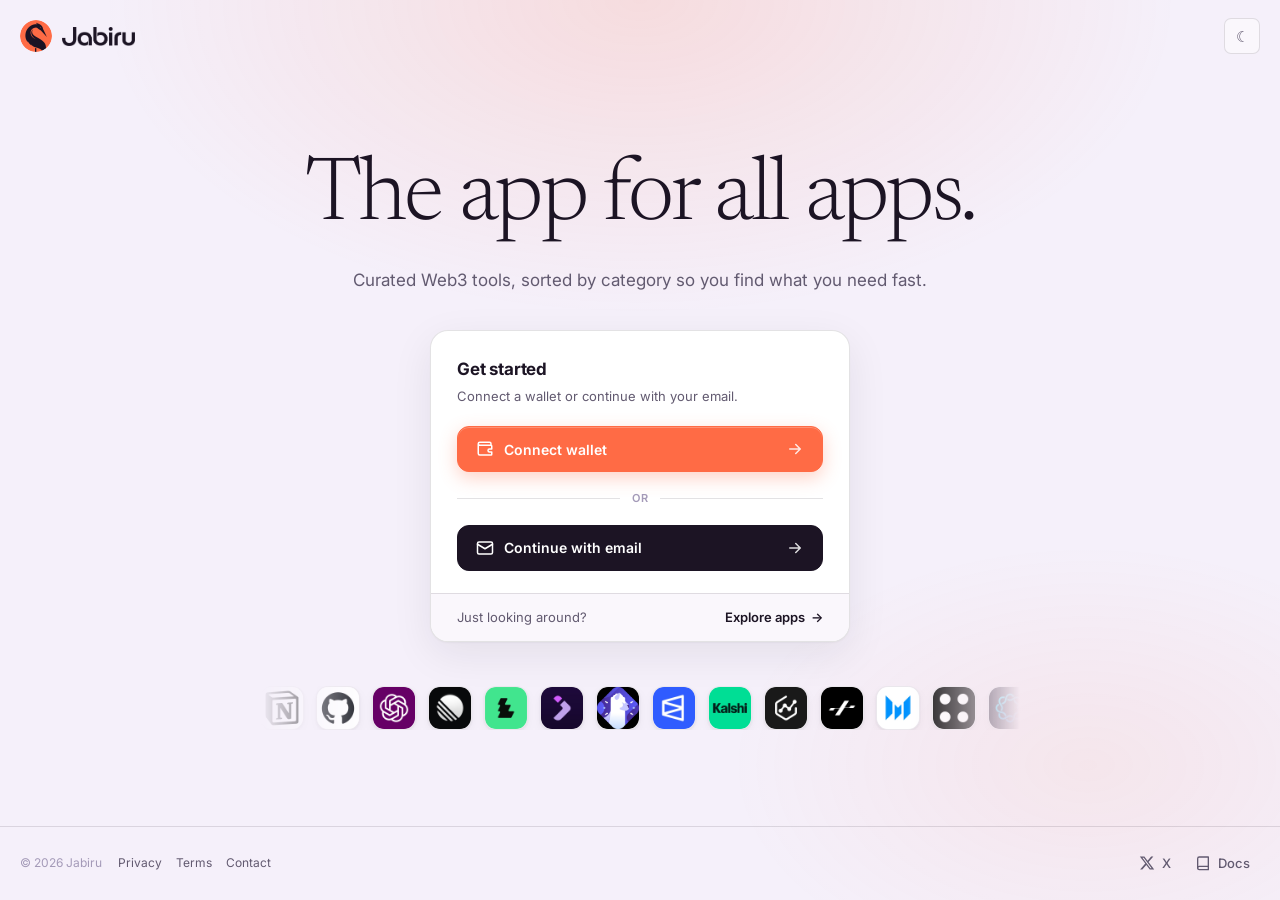
==== index.html @ e169b848 "Require an account to save apps Signed-out visitors who tap the star get a sign-in prompt (Google in" ====
<!DOCTYPE html>
<html lang="en">
<head>
<meta charset="UTF-8"/>
<meta name="viewport" content="width=device-width,initial-scale=1"/>
<title>Jabiru · The app for all apps</title>
<link rel="icon" type="image/png" href="/icons/favicon.png"/>
<link rel="apple-touch-icon" href="/apple-touch-icon.png"/>
<meta name="description" content="Jabiru is a curated directory of Web3 apps, organized by category."/>
<meta name="theme-color" content="#FF6B45"/>
<link rel="manifest" href="/manifest.webmanifest"/>
<link rel="canonical" href="https://www.jabiru.app/"/>
<meta property="og:type" content="website"/>
<meta property="og:site_name" content="Jabiru"/>
<meta property="og:title" content="Jabiru · The app for all apps"/>
<meta property="og:description" content="Jabiru is a curated directory of Web3 apps, organized by category."/>
<meta property="og:url" content="https://www.jabiru.app/"/>
<meta property="og:image" content="https://www.jabiru.app/og.png"/>
<meta name="twitter:card" content="summary_large_image"/>
<meta name="twitter:site" content="@Jabiru_"/>
<meta name="twitter:image" content="https://www.jabiru.app/og.png"/>
<link rel="preconnect" href="https://fonts.googleapis.com"/>
<link rel="preconnect" href="https://fonts.gstatic.com" crossorigin/>
<link href="https://fonts.googleapis.com/css2?family=Inter:wght@300;400;500;600;700&family=Newsreader:opsz,wght@6..72,300&family=Syne:wght@600;700;800&display=swap" rel="stylesheet"/>
<link rel="stylesheet" href="styles.css"/>
<script>
  // Apply the saved theme before the page paints, so there is no flash.
  (function () {
    var saved = null;
    try { saved = localStorage.getItem('ef-theme'); } catch (e) {}
    var dark = window.matchMedia && window.matchMedia('(prefers-color-scheme: dark)').matches;
    document.documentElement.setAttribute('data-theme', saved || (dark ? 'dark' : 'light'));
  })();
</script>
<style>
  [hidden] { display: none !important; }
  body { display: flex; flex-direction: column; min-height: 100vh; position: relative; }
  body::before {
    content: ""; position: fixed; inset: 0; z-index: -1; pointer-events: none;
    background:
      radial-gradient(60% 50% at 50% 0%, var(--accentbg2), transparent 70%),
      radial-gradient(40% 35% at 85% 85%, var(--accentbg), transparent 70%);
  }

  /* Header */
  .lp-head { display: flex; align-items: center; gap: 12px; width: 100%; padding: 18px 20px; }
  .lp-head .nav-brand { min-width: 0; }
  .lp-head-right { margin-left: auto; display: flex; align-items: center; gap: 8px; }

  /* Hero */
  .lp-main { flex: 1; display: flex; flex-direction: column; align-items: center; justify-content: center;
    text-align: center; padding: 40px 16px 56px; }
  /* Hero headline: modeled on Hyperliquid's Teodor Light heading. Newsreader Light is the free stand-in. */
  .lp-title { font-family: 'Teodor Light', 'Teodor', 'Newsreader', Georgia, 'Times New Roman', serif; font-weight: 300;
    font-variation-settings: 'opsz' 28; letter-spacing: -0.03em; line-height: 1.05;
    font-size: clamp(44px, 7.5vw, 90px); max-width: 940px; text-wrap: balance; }
  .lp-intro { color: var(--text2); font-size: clamp(15px, 2vw, 17px); line-height: 1.65; max-width: 600px; margin: 20px auto 0;
    white-space: pre-line; text-wrap: pretty; }

  /* Auth card */
  .lp-auth { width: min(420px, 100%); margin-top: 36px; background: var(--surface); border: 1px solid var(--border2);
    border-radius: 18px; box-shadow: 0 1px 2px rgba(28,20,36,0.04), 0 12px 40px rgba(28,20,36,0.08); text-align: left; overflow: hidden; }
  .lp-auth-body { padding: 26px 26px 22px; }
  .lp-auth-head { margin-bottom: 20px; }
  .lp-auth-title { font-size: 17px; font-weight: 700; letter-spacing: -0.01em; color: var(--text); }
  .lp-auth-sub { font-size: 13px; color: var(--text2); margin-top: 4px; }


  .lp-note { font-size: 12px; color: var(--text2); text-align: center; min-height: 18px; margin-top: 14px; }
  .lp-note:empty { display: none; }
  .lp-note.err { color: var(--red); }
  .lp-note a { color: var(--accent); font-weight: 600; }

  .lp-divider { display: flex; align-items: center; gap: 12px; color: var(--text3); font-size: 11px; font-weight: 600;
    text-transform: uppercase; letter-spacing: .08em; margin: 18px 0; }
  .lp-divider::before, .lp-divider::after { content: ""; flex: 1; height: 1px; background: var(--border2); }

  .lp-email { display: flex; flex-direction: column; gap: 10px; }
  .lp-google { display: flex; flex-direction: column; gap: 12px; }
  .lp-wallet-addr.is-name { font-family: inherit; font-size: 16px; }
  .lp-wallet-sub { font-size: 12px; color: var(--text2); overflow-wrap: anywhere; }
  .lp-wallet-avatar img.is-photo { width: 100%; height: 100%; object-fit: cover; }
  .lp-email-fields { display: flex; flex-direction: column; gap: 10px; animation: lp-reveal .2s ease-out; }
  @keyframes lp-reveal { from { opacity: 0; transform: translateY(-4px); } }
  @media (prefers-reduced-motion: reduce) { .lp-email-fields { animation: none; } }
  .lp-label { font-size: 12px; font-weight: 600; color: var(--text2); }
  .lp-input { width: 100%; height: 46px; font: inherit; font-size: 14px; padding: 0 14px; color: var(--text); background: var(--surface2);
    border: 1px solid var(--border2); border-radius: 12px; transition: border-color .15s, box-shadow .15s, background .15s; }
  .lp-input::placeholder { color: var(--text3); }
  .lp-input:hover { border-color: var(--border3); }
  .lp-input:focus { outline: none; border-color: var(--accent); background: var(--surface); box-shadow: 0 0 0 4px var(--accentbg2); }
  .lp-hp { position: absolute; left: -9999px; width: 1px; height: 1px; overflow: hidden; }

  .lp-auth-foot { display: flex; align-items: center; justify-content: space-between; gap: 12px; padding: 14px 26px;
    background: var(--surface2); border-top: 1px solid var(--border2); font-size: 13px; color: var(--text2); }
  .lp-explore { display: inline-flex; align-items: center; gap: 6px; color: var(--text); font-weight: 600; text-decoration: none; white-space: nowrap; }
  .lp-explore:hover { color: var(--accent); }
  .lp-explore span { transition: transform .15s; }
  .lp-explore:hover span { transform: translateX(3px); }
  @media (max-width: 420px) {
    .lp-auth-body { padding: 22px 18px 18px; }
    .lp-auth-foot { padding: 14px 18px; }
  }

  /* Connected state */
  .lp-wallet { display: flex; align-items: center; gap: 12px; padding: 4px 2px 16px; }
  .lp-wallet-avatar { width: 40px; height: 40px; border-radius: 50%; flex-shrink: 0; overflow: hidden; background: var(--accentbg2);
    display: flex; align-items: center; justify-content: center; }
  .lp-wallet-avatar img { width: 26px; height: 26px; }
  .lp-wallet-label { font-size: 11px; color: var(--text3); font-weight: 600; text-transform: uppercase; letter-spacing: .05em; }
  .lp-wallet-addr { font-family: ui-monospace, SFMono-Regular, Menlo, monospace; font-size: 15px; font-weight: 600; overflow-wrap: anywhere; }
  .lp-text-btn { background: none; border: none; font: inherit; font-size: 12px; color: var(--text2); cursor: pointer;
    display: block; margin: 12px auto 0; padding: 4px 8px; border-radius: var(--rs); }
  .lp-text-btn:hover { color: var(--red); }

  /* Wallet picker */
  .wallet-list { display: flex; flex-direction: column; gap: 8px; }
  .wallet-opt { display: flex; align-items: center; gap: 12px; width: 100%; padding: 12px 14px; font: inherit; font-size: 14px;
    font-weight: 600; color: var(--text); background: var(--surface2); border: 1.5px solid var(--border2); border-radius: var(--r); cursor: pointer; text-align: left; }
  .wallet-opt:hover { border-color: var(--border3); background: var(--accentbg); }
  .wallet-opt img { width: 28px; height: 28px; border-radius: 7px; }

  /* App icon strip */
  .lp-strip { width: 100%; max-width: 760px; margin-top: 44px; overflow: hidden;
    mask-image: linear-gradient(90deg, transparent, #000 15%, #000 85%, transparent);
    -webkit-mask-image: linear-gradient(90deg, transparent, #000 15%, #000 85%, transparent); }
  .lp-strip-track { display: flex; gap: 12px; width: max-content; animation: lp-scroll 60s linear infinite; }
  .lp-strip:hover .lp-strip-track { animation-play-state: paused; }
  .lp-strip .card-icon { width: 44px; height: 44px; border-radius: 12px; box-shadow: var(--card-shadow); flex-shrink: 0; }
  @keyframes lp-scroll { to { transform: translateX(-50%); } }
  @media (prefers-reduced-motion: reduce) { .lp-strip-track { animation: none; } }

  /* Footer */
  .lp-foot { border-top: 1px solid var(--border2); }
  .lp-foot-inner { padding: 20px; display: flex; align-items: center; gap: 16px; flex-wrap: wrap; }
  .lp-copy { color: var(--text3); font-size: 12px; }
  .lp-legal { display: flex; gap: 14px; }
  .lp-legal a { color: var(--text2); font-size: 12px; text-decoration: none; }
  .lp-legal a:hover { color: var(--text); }
  .lp-socials { margin-left: auto; display: flex; gap: 4px; flex-wrap: wrap; }
  .lp-social { display: inline-flex; align-items: center; gap: 7px; color: var(--text2); text-decoration: none; font-size: 13px;
    font-weight: 500; padding: 7px 10px; border-radius: var(--rs); }
  .lp-social:hover { color: var(--text); background: var(--surface); }
  .lp-social svg { width: 16px; height: 16px; }

  @media (max-width: 520px) {
    .lp-main { padding-top: 24px; }
    .lp-foot-inner { flex-direction: column-reverse; align-items: center; text-align: center; }
    .lp-socials { margin-left: 0; justify-content: center; }
  }
</style>
</head>
<body>

<header class="lp-head">
  <a class="nav-brand use-wordmark" href="/">
    <div class="nav-logo-wrap is-img" id="logo-wrap">
      <span id="logo-icon-emoji" hidden>🗂</span>
      <img id="logo-icon-img" src="icons/jabiru-mark.png" alt=""/>
    </div>
    <span class="nav-wordmark" aria-hidden="true"></span>
    <span class="nav-brand-name" id="logo-text">Jabiru</span>
  </a>
  <div class="lp-head-right">
    <button class="theme-toggle" onclick="toggleTheme()" title="Toggle theme" aria-label="Toggle dark/light mode">
      <span class="theme-icon">&#9790;</span>
    </button>
  </div>
</header>

<main class="lp-main">
  <h1 class="lp-title" id="tagline">The app for all apps.</h1>
  <p class="lp-intro" id="intro">Curated Web3 tools, sorted by category so you find what you need fast.</p>

  <div class="lp-auth">
    <div class="lp-auth-body">
      <!-- Signed out -->
      <div id="auth-out">
        <div class="lp-auth-head">
          <div class="lp-auth-title">Get started</div>
          <div class="lp-auth-sub">Connect a wallet or continue with your email.</div>
        </div>
        <button class="lp-btn lp-btn-primary" id="connect-btn" onclick="connectWallet()">
          <span class="lp-btn-lead">
            <svg viewBox="0 0 24 24" fill="none" stroke="currentColor" stroke-width="2" stroke-linecap="round" stroke-linejoin="round" aria-hidden="true"><path d="M20 7V5a2 2 0 0 0-2-2H5a2 2 0 0 0 0 4h15a1 1 0 0 1 1 1v4h-3a2 2 0 0 0 0 4h3v3a1 1 0 0 1-1 1H5a2 2 0 0 1-2-2V5"/></svg>
            <span id="connect-label">Connect wallet</span>
          </span>
          <svg class="lp-arrow" viewBox="0 0 24 24" fill="none" stroke="currentColor" stroke-width="2" stroke-linecap="round" stroke-linejoin="round" aria-hidden="true"><path d="M5 12h14M13 6l6 6-6 6"/></svg>
        </button>
        <div class="lp-divider">or</div>
        <!-- Google sign-in (shown once GOOGLE_CLIENT_ID is set in Vercel) -->
        <div class="lp-google" id="google-wrap" hidden>
          <div class="lp-google-btn" id="google-btn" aria-label="Continue with Google"></div>
          <label class="lp-consent"><input type="checkbox" id="google-consent"> <span>Get the latest Jabiru news, new apps and offers straight to your inbox.</span></label>
          <p class="lp-legal-note">By continuing, you agree to our <a href="/terms">Terms</a> and <a href="/privacy">Privacy Policy</a>.</p>
        </div>
        <form class="lp-email" id="email-form" novalidate>
          <label class="lp-hp" aria-hidden="true">Website <input name="website" id="email-hp" tabindex="-1" autocomplete="off"></label>
          <div class="lp-email-fields" id="email-fields" hidden>
            <label class="lp-label" for="email-input">Email address</label>
            <input class="lp-input" id="email-input" type="email" autocomplete="email" placeholder="you@example.com" maxlength="254" required>
            <label class="lp-consent"><input type="checkbox" id="email-consent"> <span>Get the latest Jabiru news, new apps and offers straight to your inbox.</span></label>
          </div>
          <button class="lp-btn lp-btn-dark" id="email-btn" type="submit">
            <span class="lp-btn-lead">
              <svg viewBox="0 0 24 24" fill="none" stroke="currentColor" stroke-width="2" stroke-linecap="round" stroke-linejoin="round" aria-hidden="true"><rect x="2" y="4" width="20" height="16" rx="2"/><path d="m22 7-10 6L2 7"/></svg>
              <span id="email-label">Continue with email</span>
            </span>
            <svg class="lp-arrow" viewBox="0 0 24 24" fill="none" stroke="currentColor" stroke-width="2" stroke-linecap="round" stroke-linejoin="round" aria-hidden="true"><path d="M5 12h14M13 6l6 6-6 6"/></svg>
          </button>
        </form>
      </div>

      <!-- Signed in (wallet or email) -->
      <div id="auth-in" hidden>
        <div class="lp-wallet">
          <div class="lp-wallet-avatar" id="wallet-avatar"></div>
          <div>
            <div class="lp-wallet-label" id="auth-label">Connected</div>
            <div class="lp-wallet-addr" id="wallet-addr"></div>
            <div class="lp-wallet-sub" id="wallet-sub" hidden></div>
          </div>
        </div>
        <a class="lp-btn lp-btn-primary" href="/app"><span class="lp-btn-lead">Enter Jabiru</span>
          <svg class="lp-arrow" viewBox="0 0 24 24" fill="none" stroke="currentColor" stroke-width="2" stroke-linecap="round" stroke-linejoin="round" aria-hidden="true"><path d="M5 12h14M13 6l6 6-6 6"/></svg></a>
        <button class="lp-text-btn" id="signout-btn" onclick="signOut()">Disconnect</button>
      </div>

      <div class="lp-note" id="note" role="status" aria-live="polite"></div>
    </div>

    <div class="lp-auth-foot" id="explore-wrap">
      <span>Just looking around?</span>
      <a class="lp-explore" href="/app" id="explore-link">Explore apps <span aria-hidden="true">→</span></a>
    </div>
  </div>

  <div class="lp-strip" id="strip" hidden aria-hidden="true"><div class="lp-strip-track" id="strip-track"></div></div>
</main>

<footer class="lp-foot">
  <div class="lp-foot-inner">
    <div class="lp-copy">© <span id="year"></span> <span id="foot-name">Jabiru</span></div>
    <nav class="lp-legal" aria-label="Legal">
      <a href="/privacy">Privacy</a>
      <a href="/terms">Terms</a>
      <a href="/contact">Contact</a>
    </nav>
    <nav class="lp-socials" id="socials" aria-label="Social links"></nav>
  </div>
</footer>

<!-- Sign-up nudge (shown when a signed-out visitor clicks Explore apps) -->
<div class="overlay" id="join-modal">
  <div class="modal join-modal" tabindex="-1" role="dialog" aria-modal="true" aria-labelledby="join-title">
    <button type="button" class="join-close" onclick="closeJoin()" aria-label="Close">&times;</button>
    <img class="join-logo" src="icons/jabiru-mark.png" alt=""/>
    <h2 class="join-title" id="join-title">Get more out of Jabiru</h2>
    <p class="join-sub">Create a free account in seconds. No passwords, no cost.</p>
    <ul class="join-perks">
      <li><span class="join-tick" aria-hidden="true">✓</span><div><b>New apps in your inbox</b><span>Be first to hear about new listings, news and offers.</span></div></li>
      <li><span class="join-tick" aria-hidden="true">✓</span><div><b>One-tap sign in</b><span>Use Google or your wallet. Nothing to remember.</span></div></li>
      <li><span class="join-tick" aria-hidden="true">✓</span><div><b>Always free</b><span>Every app on Jabiru stays free to browse.</span></div></li>
    </ul>
    <div class="join-google" id="join-google" hidden>
      <div class="lp-google-btn" id="google-btn-modal"></div>
      <label class="lp-consent"><input type="checkbox" id="google-consent-modal"> <span>Send me new apps, news and offers. Unsubscribe anytime.</span></label>
    </div>
    <button type="button" class="lp-btn lp-btn-primary" id="join-wallet" onclick="closeJoin(); connectWallet();">
      <span class="lp-btn-lead"><svg viewBox="0 0 24 24" fill="none" stroke="currentColor" stroke-width="2" stroke-linecap="round" stroke-linejoin="round" aria-hidden="true"><path d="M20 7V5a2 2 0 0 0-2-2H5a2 2 0 0 0 0 4h15a1 1 0 0 1 1 1v4h-3a2 2 0 0 0 0 4h3v3a1 1 0 0 1-1 1H5a2 2 0 0 1-2-2V5"/></svg>Connect wallet</span>
    </button>
    <a class="join-skip" href="/app" id="join-skip">Explore anyway <span aria-hidden="true">→</span></a>
    <p class="lp-legal-note" style="text-align:center">By continuing, you agree to our <a href="/terms">Terms</a> and <a href="/privacy">Privacy Policy</a>.</p>
  </div>
</div>

<!-- Wallet picker (shown when more than one wallet is installed) -->
<div class="overlay" id="wallet-modal">
  <div class="modal" style="max-width:380px">
    <div class="modal-title">Choose a wallet</div>
    <div class="wallet-list" id="wallet-list"></div>
    <div class="modal-actions"><button type="button" class="btn-cancel" onclick="closePicker()">Cancel</button></div>
  </div>
</div>

<script>
var site = { brand: {}, landing: {}, catOrder: [], apps: [] };

function $(id) { return document.getElementById(id); }
function esc(s) {
  return String(s == null ? '' : s).replace(/[&<>"']/g, function (c) {
    return { '&': '&amp;', '<': '&lt;', '>': '&gt;', '"': '&quot;', "'": '&#39;' }[c];
  });
}
function store(key, val) {
  try { if (val == null) localStorage.removeItem(key); else localStorage.setItem(key, val); } catch (e) {}
}
function load(key) { try { return localStorage.getItem(key); } catch (e) { return null; } }

function note(msg, isErr) {
  var n = $('note');
  n.className = 'lp-note' + (isErr ? ' err' : '');
  n.innerHTML = msg || '';
}

// ── Content from data/site.json (editable in the admin page) ──
var ICONS = {
  x: '<svg viewBox="0 0 24 24" fill="currentColor" aria-hidden="true"><path d="M18.244 2.25h3.308l-7.227 8.26 8.502 11.24H16.17l-5.214-6.817L4.99 21.75H1.68l7.73-8.835L1.254 2.25H8.08l4.713 6.231zm-1.161 17.52h1.833L7.084 4.126H5.117z"/></svg>',
  docs: '<svg viewBox="0 0 24 24" fill="none" stroke="currentColor" stroke-width="2" stroke-linecap="round" stroke-linejoin="round" aria-hidden="true"><path d="M4 19.5A2.5 2.5 0 0 1 6.5 17H20V3H6.5A2.5 2.5 0 0 0 4 5.5z"/><path d="M4 19.5A2.5 2.5 0 0 0 6.5 22H20v-5"/></svg>',
  telegram: '<svg viewBox="0 0 24 24" fill="currentColor" aria-hidden="true"><path d="M21.9 4.3 18.7 19.4c-.2 1-.9 1.3-1.7.8l-4.8-3.5-2.3 2.2c-.3.3-.5.5-1 .5l.3-4.9 8.9-8c.4-.3-.1-.5-.6-.2L6.5 13.2l-4.7-1.5c-1-.3-1-1 .2-1.5L20.6 3c.9-.3 1.6.2 1.3 1.3z"/></svg>',
  discord: '<svg viewBox="0 0 24 24" fill="currentColor" aria-hidden="true"><path d="M20.3 4.4A19.8 19.8 0 0 0 15.4 3l-.6 1.3a18.3 18.3 0 0 0-5.6 0L8.6 3a19.7 19.7 0 0 0-4.9 1.5C.6 9.1-.3 13.6.1 18.1a19.9 19.9 0 0 0 6 3l1.3-2.1a12.9 12.9 0 0 1-2-1l.5-.4a14.2 14.2 0 0 0 12.2 0l.5.4c-.6.4-1.3.7-2 1l1.3 2.1a19.8 19.8 0 0 0 6-3c.5-5.2-.9-9.7-3.6-13.7zM8 15.4c-1.2 0-2.2-1.1-2.2-2.4S6.8 10.6 8 10.6s2.2 1.1 2.2 2.4-1 2.4-2.2 2.4zm8 0c-1.2 0-2.2-1.1-2.2-2.4s1-2.4 2.2-2.4 2.2 1.1 2.2 2.4-1 2.4-2.2 2.4z"/></svg>'
};
var LINK_LABELS = { x: 'X', docs: 'Docs', telegram: 'Telegram', discord: 'Discord' };

function applySite() {
  var b = site.brand || {};
  var L = site.landing || {};
  var name = b.name || 'Jabiru';
  $('logo-text').textContent = name;
  $('foot-name').textContent = name;
  document.title = name + ' · The app for all apps';
  var img = $('logo-icon-img'), emoji = $('logo-icon-emoji');
  if (b.logoImage) { img.src = b.logoImage; img.hidden = false; emoji.hidden = true; }
  else { emoji.textContent = b.logoEmoji || '🗂'; emoji.hidden = false; img.hidden = true; }
  document.getElementById('logo-wrap').classList.toggle('is-img', !!b.logoImage);
  // Show the drawn wordmark while the site is called Jabiru; otherwise show the name as text.
  document.querySelector('.nav-brand').classList.toggle('use-wordmark', name.trim().toLowerCase() === 'jabiru');

  if (L.tagline) $('tagline').textContent = L.tagline;
  if (L.intro) $('intro').textContent = L.intro;

  var apps = site.apps || [];

  // Scrolling strip of app logos (list is doubled so the loop is seamless).
  var withImg = apps.filter(function (a) { return /^icons\//.test(a.icon || ''); }).slice(0, 18);
  if (withImg.length >= 8) {
    var tiles = withImg.map(function (a) {
      return '<div class="card-icon"><img src="' + esc(a.icon) + '" alt="" loading="lazy"/></div>';
    }).join('');
    $('strip-track').innerHTML = tiles + tiles;
    $('strip').hidden = false;
  }

  var links = L.links || {};
  $('socials').innerHTML = ['x', 'docs', 'telegram', 'discord'].filter(function (k) {
    return /^https:\/\//i.test(links[k] || '');
  }).map(function (k) {
    return '<a class="lp-social" href="' + esc(links[k]) + '" target="_blank" rel="noopener noreferrer">' +
      ICONS[k] + '<span>' + LINK_LABELS[k] + '</span></a>';
  }).join('');
}

// ── Wallet connection ──
// Wallets announce themselves through EIP-6963, so we can list each one when several are installed.
var wallets = [];
window.addEventListener('eip6963:announceProvider', function (e) {
  var d = e.detail;
  if (!d || !d.provider || !d.info) return;
  if (!wallets.some(function (w) { return w.info.uuid === d.info.uuid; })) wallets.push(d);
});
window.dispatchEvent(new Event('eip6963:requestProvider'));

function shortAddr(a) { return a.slice(0, 6) + '…' + a.slice(-4); }
function safeIcon(src) { return /^data:image\/(svg\+xml|png|jpeg|webp|gif)[;,]/.test(src || '') ? src : ''; }

function showSignedIn(label, signOutText) {
  $('auth-out').hidden = true;
  $('explore-wrap').hidden = true;
  $('auth-in').hidden = false;
  $('auth-label').textContent = label;
  $('signout-btn').textContent = signOutText;
  $('wallet-addr').classList.remove('is-name');
  $('wallet-sub').hidden = true;
}

function showConnected(addr, icon) {
  showSignedIn('Connected', 'Disconnect');
  $('wallet-addr').textContent = shortAddr(addr);
  $('wallet-addr').title = addr;
  var src = safeIcon(icon);
  $('wallet-avatar').innerHTML = src ? '<img alt="" src="' + esc(src) + '"/>' : '<span style="font-size:18px">👛</span>';
  note('');
}

function showDisconnected() {
  $('auth-out').hidden = false;
  $('explore-wrap').hidden = false;
  $('auth-in').hidden = true;
  $('email-fields').hidden = true;
  $('email-label').textContent = 'Continue with email';
}

function setBusy(busy) {
  $('connect-btn').disabled = busy;
  $('connect-label').textContent = busy ? 'Check your wallet…' : 'Connect wallet';
}

async function connectWith(provider, icon) {
  closePicker();
  setBusy(true);
  note('');
  try {
    var accounts = await provider.request({ method: 'eth_requestAccounts' });
    if (!accounts || !accounts[0]) throw new Error('No account was shared.');
    store('ef-wallet', accounts[0]);
    store('ef-wallet-icon', icon || null);
    showConnected(accounts[0], icon);
  } catch (err) {
    var rejected = err && (err.code === 4001 || /reject|denied/i.test(err.message || ''));
    note(rejected ? 'Connection cancelled.' : 'Could not connect: ' + esc((err && err.message) || 'unknown error'), !rejected);
  } finally {
    setBusy(false);
  }
}

function connectWallet() {
  if (wallets.length > 1) return openPicker();
  if (wallets.length === 1) return connectWith(wallets[0].provider, wallets[0].info.icon);
  if (window.ethereum) return connectWith(window.ethereum, '');
  // No wallet in this browser. On phones, offer to reopen the page inside the MetaMask app.
  var mobile = /Android|iPhone|iPad|iPod/i.test(navigator.userAgent);
  var here = location.host + location.pathname;
  note(mobile
    ? 'No wallet found. <a href="https://metamask.app.link/dapp/' + esc(here) + '">Open in MetaMask</a> or use your wallet app\'s browser.'
    : 'No wallet found. Install one like <a href="https://metamask.io/download/" target="_blank" rel="noopener">MetaMask</a> or <a href="https://rabby.io" target="_blank" rel="noopener">Rabby</a>, then refresh.', true);
}

function openPicker() {
  $('wallet-list').innerHTML = wallets.map(function (w, i) {
    var src = safeIcon(w.info.icon);
    return '<button class="wallet-opt" data-i="' + i + '">' + (src ? '<img alt="" src="' + esc(src) + '"/>' : '<span>👛</span>') +
      '<span>' + esc(w.info.name || 'Wallet') + '</span></button>';
  }).join('');
  $('wallet-modal').classList.add('open');
}
function closePicker() { $('wallet-modal').classList.remove('open'); }
$('wallet-list').addEventListener('click', function (e) {
  var b = e.target.closest('[data-i]');
  if (b) { var w = wallets[+b.getAttribute('data-i')]; connectWith(w.provider, w.info.icon); }
});
$('wallet-modal').addEventListener('click', function (e) { if (e.target === this) closePicker(); });
document.addEventListener('keydown', function (e) { if (e.key === 'Escape') closePicker(); });

async function disconnectWallet() {
  store('ef-wallet', null);
  store('ef-wallet-icon', null);
  showDisconnected();
  note('Wallet disconnected.');
  // Ask the wallet to forget this site too, where supported. Ignore failures.
  var p = (wallets[0] && wallets[0].provider) || window.ethereum;
  if (p) { try { await p.request({ method: 'wallet_revokePermissions', params: [{ eth_accounts: {} }] }); } catch (e) {} }
}

// ── Email signup ──
function showEmail(email) {
  showSignedIn('Signed in with email', 'Sign out');
  $('wallet-addr').textContent = email;
  $('wallet-addr').title = email;
  $('wallet-avatar').innerHTML = '<span style="font-size:18px">✉️</span>';
  note('');
}

$('email-form').addEventListener('submit', async function (e) {
  e.preventDefault();
  // First click only opens the email field.
  if ($('email-fields').hidden) {
    $('email-fields').hidden = false;
    $('email-label').textContent = 'Continue';
    $('email-input').focus();
    return;
  }
  var email = $('email-input').value.trim();
  if (!/^[^\s@]+@[^\s@]+\.[^\s@]+$/.test(email)) { note('Please enter a valid email address.', true); $('email-input').focus(); return; }
  if (!$('email-consent').checked) { note('Please tick the box to agree to receive updates.', true); return; }
  $('email-btn').disabled = true;
  $('email-label').textContent = 'Signing you in…';
  note('');
  try {
    var res = await fetch('/api/subscribe', {
      method: 'POST',
      headers: { 'Content-Type': 'application/json', 'X-Requested-With': 'jabiru-site' },
      body: JSON.stringify({ email: email, consent: true, website: $('email-hp').value })
    });
    var body = {};
    try { body = await res.json(); } catch (err) {}
    if (!res.ok) throw new Error(body.error || 'Something went wrong. Please try again.');
    store('ef-email', email.toLowerCase());
    showEmail(email.toLowerCase());
  } catch (err) {
    note(esc(err.message), true);
  } finally {
    $('email-btn').disabled = false;
    $('email-label').textContent = $('email-fields').hidden ? 'Continue with email' : 'Continue';
  }
});

// ── Google sign-in ──
var googleUser = null;
var googleClientId = '';

function showGoogle(user) {
  googleUser = user;
  showSignedIn('Signed in with Google', 'Sign out');
  $('wallet-addr').textContent = user.name || user.email;
  $('wallet-addr').classList.add('is-name');
  $('wallet-addr').title = user.email;
  $('wallet-sub').textContent = user.email;
  $('wallet-sub').hidden = false;
  var pic = /^https:\/\/[a-z0-9.-]+\.googleusercontent\.com\//i.test(user.picture || '') ? user.picture : '';
  $('wallet-avatar').innerHTML = pic
    ? '<img class="is-photo" alt="" referrerpolicy="no-referrer" src="' + esc(pic) + '"/>'
    : '<span style="font-size:16px;font-weight:700">' + esc((user.name || user.email || '?').charAt(0).toUpperCase()) + '</span>';
  note('');
}

async function onGoogleCredential(response) {
  note('Signing you in…');
  try {
    var res = await fetch('/api/account', {
      method: 'POST',
      credentials: 'same-origin',
      headers: { 'Content-Type': 'application/json', 'X-Requested-With': 'jabiru-site' },
      body: JSON.stringify({ credential: response.credential, consent: $('google-consent').checked || (joinOpen && $('google-consent-modal').checked) })
    });
    var body = {};
    try { body = await res.json(); } catch (err) {}
    if (!res.ok || !body.user) throw new Error(body.error || 'Sign-in failed. Please try again.');
    store('ef-email', null);
    closeJoin();
    showGoogle(body.user);
  } catch (err) {
    note(esc(err.message), true);
  }
}

function renderGoogleInto(box) {
  box.innerHTML = '';
  var dark = document.documentElement.getAttribute('data-theme') === 'dark';
  google.accounts.id.renderButton(box, {
    type: 'standard', theme: dark ? 'filled_black' : 'outline', size: 'large', shape: 'rectangular',
    text: 'continue_with', logo_alignment: 'center', width: Math.min(400, Math.max(200, box.offsetWidth || 340))
  });
}
function renderGoogleButton() {
  if (!window.google || !google.accounts || !googleClientId) return;
  renderGoogleInto($('google-btn'));
  if (joinOpen) renderGoogleInto($('google-btn-modal'));
}

// ── Sign-up nudge on "Explore apps" ──
var joinOpen = false;
function openJoin() {
  joinOpen = true;
  var hasGoogle = !!(window.google && google.accounts && googleClientId);
  $('join-google').hidden = !hasGoogle;
  $('join-modal').classList.add('open');
  if (hasGoogle) renderGoogleInto($('google-btn-modal'));
  document.querySelector('.join-modal').focus({ preventScroll: true });
}
function closeJoin() {
  joinOpen = false;
  $('join-modal').classList.remove('open');
}
$('explore-link').addEventListener('click', function (e) {
  // Signed-in visitors never see this; others see it once per visit.
  var seen = false;
  try { seen = sessionStorage.getItem('jb-join-seen') === '1'; } catch (err) {}
  if (seen || googleUser) return;
  e.preventDefault();
  try { sessionStorage.setItem('jb-join-seen', '1'); } catch (err) {}
  openJoin();
});
$('join-modal').addEventListener('click', function (e) { if (e.target === this) closeJoin(); });
document.addEventListener('keydown', function (e) { if (e.key === 'Escape' && joinOpen) closeJoin(); });

function setupGoogle(clientId) {
  googleClientId = clientId;
  document.querySelector('.lp-auth-sub').textContent = 'Connect a wallet or continue with Google.';
  $('google-wrap').hidden = false;
  $('email-form').hidden = true;
  var tag = document.createElement('script');
  tag.src = 'https://accounts.google.com/gsi/client';
  tag.async = true;
  tag.onload = function () {
    google.accounts.id.initialize({ client_id: clientId, callback: onGoogleCredential, auto_select: false, cancel_on_tap_outside: true, ux_mode: 'popup' });
    renderGoogleButton();
  };
  tag.onerror = function () {
    // Google could not load (blocked or offline): fall back to the email form.
    $('google-wrap').hidden = true;
    $('email-form').hidden = false;
  };
  document.head.appendChild(tag);
}

function signOut() {
  if (googleUser) {
    googleUser = null;
    fetch('/api/account', { method: 'DELETE', credentials: 'same-origin', headers: { 'X-Requested-With': 'jabiru-site' } }).catch(function () {});
    try { google.accounts.id.disableAutoSelect(); } catch (e) {}
    showDisconnected();
    renderGoogleButton();
    note('Signed out.');
    return;
  }
  if (load('ef-email')) {
    store('ef-email', null);
    showDisconnected();
    note('Signed out.');
  } else {
    disconnectWallet();
  }
}

// Restore a previous sign-in on return visits.
(function () {
  var saved = load('ef-wallet');
  var email = load('ef-email');
  if (saved && /^0x[0-9a-fA-F]{40}$/.test(saved)) showConnected(saved, load('ef-wallet-icon'));
  else if (email) showEmail(email);
  // Ask the server whether Google sign-in is set up and whether this visitor is signed in.
  fetch('/api/account', { credentials: 'same-origin', cache: 'no-store' })
    .then(function (r) { return r.ok ? r.json() : null; })
    .then(function (info) {
      if (!info) return;
      if (info.clientId) setupGoogle(info.clientId);
      if (info.user && !(saved && /^0x[0-9a-fA-F]{40}$/.test(saved))) showGoogle(info.user);
    })
    .catch(function () { /* Keep the email form. */ });
})();

// ── Theme ──
function updateThemeIcon() {
  var dark = document.documentElement.getAttribute('data-theme') === 'dark';
  document.querySelector('.theme-icon').textContent = dark ? '☀' : '☾';
}
function toggleTheme() {
  var root = document.documentElement;
  var next = root.getAttribute('data-theme') === 'dark' ? 'light' : 'dark';
  root.setAttribute('data-theme', next);
  store('ef-theme', next);
  updateThemeIcon();
  renderGoogleButton();
}
updateThemeIcon();
$('year').textContent = new Date().getFullYear();

fetch('data/site.json', { cache: 'no-cache' })
  .then(function (r) { if (!r.ok) throw new Error(r.status); return r.json(); })
  .then(function (data) { site = data; applySite(); })
  .catch(function () { /* The default text above still shows. */ });
</script>
</body>
</html>
---- styles.css ----
/* ── Reset ── */
*,*::before,*::after{box-sizing:border-box;margin:0;padding:0}

/* ── Google Fonts fallback stack ── */
/* Syne for brand/headings, Inter for UI */

/* ═══════════════════════════════════════════
   DESIGN TOKENS
═══════════════════════════════════════════ */
:root{
  /* Brand */
  --accent:      #FF6B45;
  --accent2:     #F0532C;
  --accentbg:    rgba(255,107,69,0.08);
  --accentbg2:   rgba(255,107,69,0.15);
  --amber:       #F59E0B;

  /* Light mode surfaces */
  --bg:          #F5F0FA;
  --bg2:         #ECE5F3;
  --surface:     #FFFFFF;
  --surface2:    #FAF7FC;
  --surface3:    #EFE9F5;

  /* Light mode borders */
  --border:      rgba(28,20,36,0.07);
  --border2:     rgba(28,20,36,0.12);
  --border3:     rgba(255,107,69,0.35);

  /* Light mode text */
  --text:        #1C1424;
  --text2:       #625A70;
  --text3:       #A49AB8;

  /* Semantic */
  --green:       #16a34a;
  --red:         #dc2626;

  /* Layout */
  --nav-h:       56px;
  --intro-h:     0px;  /* no intro strip; was 40px */
  --sidebar-w:   210px;

  /* Radius */
  --r:           10px;
  --rs:          7px;
  --rx:          14px;

  /* Shadows */
  --card-shadow: 0 1px 3px rgba(28,20,36,0.07), 0 4px 12px rgba(28,20,36,0.04);
  --card-hover:  0 4px 16px rgba(28,20,36,0.12), 0 1px 4px rgba(28,20,36,0.08);
  --modal-shadow:0 24px 64px rgba(28,20,36,0.18);
}

/* ── Dark mode ── */
:root[data-theme="dark"]{
  --bg:          #1C1424;
  --bg2:         #241C30;
  --surface:     #2C243C;
  --surface2:    #352D46;
  --surface3:    #3E3650;
  --border:      rgba(255,255,255,0.07);
  --border2:     rgba(255,255,255,0.11);
  --border3:     rgba(255,107,69,0.4);
  --text:        #F5F0FA;
  --text2:       #A49AB8;
  --text3:       #5E5575;
  --accent:      #FF6B45;
  --accent2:     #FF5C35;
  --accentbg:    rgba(255,107,69,0.12);
  --accentbg2:   rgba(255,107,69,0.2);
  --card-shadow: 0 1px 3px rgba(0,0,0,0.3), 0 4px 12px rgba(0,0,0,0.2);
  --card-hover:  0 4px 20px rgba(0,0,0,0.4), 0 1px 4px rgba(0,0,0,0.25);
  --modal-shadow:0 24px 64px rgba(0,0,0,0.5);
}
@media(prefers-color-scheme:dark){
  :root:not([data-theme="light"]){
    --bg:          #1C1424;
    --bg2:         #241C30;
    --surface:     #2C243C;
    --surface2:    #352D46;
    --surface3:    #3E3650;
    --border:      rgba(255,255,255,0.07);
    --border2:     rgba(255,255,255,0.11);
    --border3:     rgba(255,107,69,0.4);
    --text:        #F5F0FA;
    --text2:       #A49AB8;
    --text3:       #5E5575;
    --accent:      #FF6B45;
    --accent2:     #FF5C35;
    --accentbg:    rgba(255,107,69,0.12);
    --accentbg2:   rgba(255,107,69,0.2);
    --card-shadow: 0 1px 3px rgba(0,0,0,0.3),0 4px 12px rgba(0,0,0,0.2);
    --card-hover:  0 4px 20px rgba(0,0,0,0.4),0 1px 4px rgba(0,0,0,0.25);
    --modal-shadow:0 24px 64px rgba(0,0,0,0.5);
  }
}

/* ═══════════════════════════════════════════
   BASE
═══════════════════════════════════════════ */
html,body{height:100%}
body{
  background:var(--bg);
  color:var(--text);
  font-family:'Inter',system-ui,sans-serif;
  font-size:13px;
  line-height:1.5;
  overflow-x:hidden;
  -webkit-font-smoothing:antialiased;
}

/* ═══════════════════════════════════════════
   TOP NAV
═══════════════════════════════════════════ */
.topnav{
  position:fixed;top:0;left:0;right:0;z-index:300;
  height:var(--nav-h);
  background:var(--surface);
  border-bottom:1px solid var(--border2);
  box-shadow:0 1px 0 var(--border);
}
.topnav-inner{
  display:flex;align-items:center;
  height:100%;padding:0 20px;gap:14px;
}

/* Brand */
.nav-brand{
  display:flex;align-items:center;gap:10px;
  cursor:pointer;flex-shrink:0;
  min-width:calc(var(--sidebar-w) - 20px);
  text-decoration:none;
}
.nav-logo-wrap{
  width:32px;height:32px;border-radius:9px;
  background:var(--accent);
  display:flex;align-items:center;justify-content:center;
  font-size:16px;overflow:hidden;flex-shrink:0;
  box-shadow:0 2px 8px rgba(255,107,69,0.4);
}
.nav-brand-name{
  font-family:'Syne',system-ui,sans-serif;
  font-size:16px;font-weight:700;
  color:var(--text);letter-spacing:-0.01em;
}

/* Image logo: show it as-is (no orange tile behind it) */
.nav-logo-wrap.is-img{background:none;box-shadow:none;border-radius:50%;}
.nav-logo-wrap.is-img img,#nav-logo img{width:100%;height:100%;object-fit:contain;display:block;}
#nav-logo{display:contents;}

/* Wordmark: the brand's drawn "Jabiru" lettering, coloured with the theme text colour */
.nav-wordmark{
  display:none;height:19px;aspect-ratio:370/96;flex-shrink:0;background:var(--text);
  -webkit-mask:url(icons/jabiru-wordmark.png) no-repeat left center/contain;
  mask:url(icons/jabiru-wordmark.png) no-repeat left center/contain;
}
.use-wordmark .nav-wordmark{display:block;}
.use-wordmark .nav-brand-name{position:absolute;width:1px;height:1px;overflow:hidden;clip:rect(0 0 0 0);white-space:nowrap;}

/* Search */
.nav-search-wrap{
  flex:1;min-width:0;max-width:440px;
  display:flex;align-items:center;gap:8px;
  background:var(--surface2);
  border:1.5px solid var(--border2);
  border-radius:var(--rs);
  padding:0 12px;height:36px;
  transition:border-color 0.15s,box-shadow 0.15s;
}
.nav-search-wrap:focus-within{
  border-color:var(--accent);
  box-shadow:0 0 0 3px var(--accentbg);
  background:var(--surface);
}
.nav-search-icon{color:var(--text3);font-size:15px;flex-shrink:0;line-height:1;}
#search{
  flex:1;min-width:0;width:100%;background:none;border:none;outline:none;
  color:var(--text);font-size:13px;font-family:'Inter',inherit;
}
#search::placeholder{color:var(--text3);}

/* Desktop: center the search bar in the top nav */
@media(min-width:901px){
  .topnav-inner{position:relative;}
  .topnav-inner > .nav-search-wrap{
    position:absolute;left:50%;transform:translateX(-50%);
    width:min(440px, calc(100% - 2 * var(--sidebar-w) - 40px));
  }
}

/* Nav right */
.nav-right{margin-left:auto;display:flex;align-items:center;gap:8px;flex-shrink:0;}
.nav-count{display:none;}

/* Mobile menu button */
.menu-btn{
  display:none;
  width:36px;height:36px;border-radius:var(--rs);
  border:1.5px solid var(--border2);
  background:var(--surface2);color:var(--text2);
  cursor:pointer;align-items:center;justify-content:center;
  font-size:18px;flex-shrink:0;
  transition:all 0.15s;
}
.menu-btn:hover{background:var(--surface3);color:var(--text);}

/* Theme toggle */
.theme-toggle{
  width:36px;height:36px;border-radius:var(--rs);
  border:1.5px solid var(--border2);
  background:var(--surface2);color:var(--text2);
  cursor:pointer;display:flex;align-items:center;justify-content:center;
  font-size:15px;transition:all 0.15s;flex-shrink:0;
}
.theme-toggle:hover{background:var(--surface3);color:var(--text);}
.theme-icon{font-style:normal;line-height:1;}

/* Add button */
.add-btn{
  font-family:'Inter',sans-serif;font-size:12px;font-weight:600;
  padding:0 16px;height:36px;border-radius:var(--rs);
  border:none;background:var(--accent);color:#fff;
  cursor:pointer;white-space:nowrap;
  transition:background 0.15s,box-shadow 0.15s,transform 0.1s;
  box-shadow:0 2px 6px rgba(255,107,69,0.35);
  display:flex;align-items:center;gap:5px;
}
.add-btn:hover{background:var(--accent2);box-shadow:0 3px 12px rgba(255,107,69,0.45);transform:translateY(-1px);}
.add-btn:active{transform:translateY(0);}

/* ── Intro strip ── */
.intro-strip{
  background:var(--surface);
  border-bottom:1px solid var(--border);
  padding:0 20px 0 calc(var(--sidebar-w) + 20px);
  height:var(--intro-h);
  display:flex;align-items:center;
  position:fixed;
  top:var(--nav-h);left:0;right:0;z-index:290;
}
.intro-copy{
  font-size:12px;color:var(--text2);
}
.intro-copy strong{
  font-weight:600;color:var(--text);
}

/* ═══════════════════════════════════════════
   PAGE LAYOUT
═══════════════════════════════════════════ */
.page-shell{
  padding-top:calc(var(--nav-h) + var(--intro-h));
  display:flex;min-height:100vh;
}

/* Sidebar overlay (mobile) */
.sidebar-overlay{
  display:none;position:fixed;inset:0;z-index:250;
  background:rgba(28,20,36,0.5);
  backdrop-filter:blur(2px);
}
.sidebar-overlay.open{display:block;}

/* ═══════════════════════════════════════════
   SIDEBAR
═══════════════════════════════════════════ */
.sidebar{
  width:var(--sidebar-w);flex-shrink:0;
  position:fixed;
  top:calc(var(--nav-h) + var(--intro-h));
  left:0;bottom:0;
  overflow-y:auto;overflow-x:hidden;
  background:var(--bg);
  border-right:1px solid var(--border2);
  scrollbar-width:thin;
  scrollbar-color:var(--border2) transparent;
  z-index:200;
  padding:16px 0 32px;
}
.sidebar::-webkit-scrollbar{width:3px;}
.sidebar::-webkit-scrollbar-thumb{background:var(--border2);border-radius:2px;}

.sidebar-section-hdr{
  font-family:'Syne',sans-serif;
  font-size:10px;font-weight:700;
  letter-spacing:0.08em;text-transform:uppercase;
  color:var(--text3);
  padding:0 16px 8px;
}
.sidebar-all-btn{
  display:flex;align-items:center;gap:10px;
  padding:8px 16px;
  cursor:pointer;border:none;background:none;
  color:var(--text2);font-size:13px;font-weight:500;
  width:100%;text-align:left;
  position:relative;
  transition:color 0.12s,background 0.12s;
  border-radius:0;
}
.sidebar-all-btn::before{
  content:'';position:absolute;left:0;top:0;bottom:0;width:3px;
  background:var(--accent);border-radius:0 2px 2px 0;
  opacity:0;transition:opacity 0.15s;
}
.sidebar-all-btn:hover{color:var(--text);background:var(--surface);}
.sidebar-all-btn.active{
  color:var(--accent);font-weight:600;
  background:var(--accentbg);
}
.sidebar-all-btn.active::before{opacity:1;}

.cat-trigger{
  display:flex;align-items:center;gap:10px;
  padding:7px 16px;
  cursor:pointer;border:none;background:none;
  color:var(--text2);font-size:13px;
  width:100%;text-align:left;
  position:relative;
  transition:color 0.12s,background 0.12s;
}
.cat-trigger::before{
  content:'';position:absolute;left:0;top:0;bottom:0;width:3px;
  background:var(--accent);border-radius:0 2px 2px 0;
  opacity:0;transition:opacity 0.15s;
}
.cat-trigger:hover{color:var(--text);background:var(--surface);}
.cat-trigger.active{
  color:var(--accent);font-weight:600;
  background:var(--accentbg);
}
.cat-trigger.active::before{opacity:1;}
.cat-trigger.active .cat-dot{background:var(--accent);}
.cat-dot{
  width:6px;height:6px;border-radius:50%;
  background:var(--border2);flex-shrink:0;
  transition:background 0.15s;
}
.cat-name{flex:1;white-space:nowrap;overflow:hidden;text-overflow:ellipsis;}
.cat-count{display:none!important;}
.cat-arrow{display:none;}

/* ═══════════════════════════════════════════
   CONTENT AREA
═══════════════════════════════════════════ */
.content-area{
  margin-left:var(--sidebar-w);
  flex:1;
  padding:24px 24px 48px;
  min-width:0;
}

/* Breadcrumb */
.breadcrumb{
  display:none;align-items:center;gap:8px;
  margin-bottom:20px;
}
.breadcrumb.visible{display:flex;}
.bc-cat{
  font-family:'Syne',sans-serif;
  font-size:13px;font-weight:700;color:var(--accent);
  padding:4px 12px;
  background:var(--accentbg);
  border:1px solid var(--accentbg2);
  border-radius:20px;
}
.bc-clear{
  font-size:11px;color:var(--text3);background:none;border:none;
  cursor:pointer;padding:4px 8px;border-radius:4px;
  transition:color 0.15s,background 0.15s;
}
.bc-clear:hover{color:var(--red);background:rgba(220,38,38,0.07);}

/* ── Section headers (outside grid) ── */
.cat-section{margin-bottom:32px;}
.cat-section-hdr{
  display:flex;align-items:baseline;gap:10px;
  margin-bottom:14px;
  padding-bottom:10px;
  border-bottom:1.5px solid var(--border2);
}
.cat-section-hdr-name{
  font-family:'Inter',system-ui,sans-serif;
  font-size:14px;font-weight:600;
  color:var(--text);
  letter-spacing:-0.01em;
}
.cat-section-hdr-count{
  font-size:11px;color:var(--text3);font-weight:400;
}

/* ── App Cards ── */
.grid{
  display:grid;
  grid-template-columns:repeat(auto-fill,minmax(200px,1fr));
  gap:12px;
}
.card{
  background:var(--surface);
  border:1.5px solid var(--border);
  border-radius:var(--r);
  padding:16px;
  cursor:pointer;
  transition:box-shadow 0.18s,border-color 0.18s,transform 0.15s;
  display:flex;flex-direction:column;gap:11px;
  position:relative;
  outline:none;
}
.card:hover{
  box-shadow:var(--card-hover);
  border-color:var(--border3);
  transform:translateY(-2px);
}
.card:focus-visible{
  outline:2px solid var(--accent);
  outline-offset:2px;
}
.card-top{
  display:flex;align-items:flex-start;justify-content:space-between;
  gap:8px;
}
.card-icon{
  width:42px;height:42px;border-radius:10px;
  overflow:hidden;flex-shrink:0;
  display:flex;align-items:center;justify-content:center;
  background:var(--surface2);font-size:20px;
  border:1px solid var(--border);
}
.card-icon img{width:100%;height:100%;object-fit:cover;border-radius:9px;}
.card-badge{
  font-size:10px;font-weight:600;letter-spacing:0.01em;
  color:var(--accent);
  background:var(--accentbg);
  padding:3px 8px;border-radius:20px;
  white-space:nowrap;max-width:100px;
  overflow:hidden;text-overflow:ellipsis;
  flex-shrink:0;
}
.card-title{
  font-size:14px;font-weight:600;letter-spacing:-0.01em;
  color:var(--text);
  display:flex;align-items:center;justify-content:space-between;
  gap:4px;
}
.card-arrow{
  font-size:14px;color:var(--accent);
  opacity:0;transition:opacity 0.15s;
  flex-shrink:0;
}
.card:hover .card-arrow{opacity:1;}
.card-desc{
  font-size:11.5px;color:var(--text2);
  line-height:1.55;
  display:-webkit-box;
  -webkit-line-clamp:2;
  -webkit-box-orient:vertical;
  overflow:hidden;
}

/* ── Count (hidden) ── */
.content-header{display:none;}
#grid-count{display:none;}

/* ── Empty state ── */
.empty-state{
  grid-column:1/-1;
  padding:60px 20px;
  text-align:center;
  color:var(--text3);
}
.empty-state-icon{font-size:36px;margin-bottom:12px;opacity:0.5;}
.empty-state-msg{font-size:14px;font-weight:500;color:var(--text2);margin-bottom:6px;}
.empty-state-sub{font-size:12px;}

/* ═══════════════════════════════════════════
   MODALS
═══════════════════════════════════════════ */
.overlay{
  display:none;position:fixed;inset:0;z-index:500;
  background:rgba(28,20,36,0.5);
  backdrop-filter:blur(4px);
  align-items:flex-start;justify-content:center;
  padding:60px 16px;
  overflow-y:auto;
}
.overlay.open{display:flex;}
.modal{
  background:var(--surface);
  border:1.5px solid var(--border2);
  border-radius:var(--rx);
  padding:28px;width:min(460px,100%);
  box-shadow:var(--modal-shadow);
  margin:auto;
}
.modal-title{
  font-family:'Syne',sans-serif;
  font-size:17px;font-weight:700;color:var(--text);
  margin-bottom:22px;letter-spacing:-0.01em;
}
.field{margin-bottom:16px;}
.field label{
  display:block;font-size:11px;font-weight:600;
  color:var(--text2);margin-bottom:6px;
  letter-spacing:0.04em;
}
.field input,.field textarea,.field select{
  width:100%;background:var(--surface2);
  border:1.5px solid var(--border2);
  border-radius:var(--rs);
  color:var(--text);font-family:'Inter',sans-serif;font-size:13px;
  padding:9px 12px;outline:none;
  transition:border-color 0.15s,box-shadow 0.15s;
}
.field input:focus,.field textarea:focus,.field select:focus{
  border-color:var(--accent);
  box-shadow:0 0 0 3px var(--accentbg);
  background:var(--surface);
}
.field textarea{resize:vertical;min-height:64px;}
.modal-actions{display:flex;gap:8px;justify-content:flex-end;margin-top:22px;}
.btn-cancel,.btn-save{
  font-family:'Inter',sans-serif;font-size:12px;font-weight:600;
  padding:9px 20px;border-radius:var(--rs);
  cursor:pointer;transition:all 0.15s;
}
.btn-cancel{
  background:var(--surface2);color:var(--text2);
  border:1.5px solid var(--border2);
}
.btn-cancel:hover{color:var(--text);background:var(--surface3);}
.btn-save{
  background:var(--accent);color:#fff;border:none;
  box-shadow:0 2px 8px rgba(255,107,69,0.35);
}
.btn-save:hover{background:var(--accent2);box-shadow:0 3px 12px rgba(255,107,69,0.45);}

/* Icon mode toggle */
.icon-toggle{display:flex;gap:6px;margin-bottom:10px;}
.icon-btn{
  font-family:'Inter',sans-serif;font-size:11px;font-weight:600;
  padding:5px 14px;border-radius:20px;
  border:1.5px solid var(--border2);
  background:none;color:var(--text2);cursor:pointer;
  transition:all 0.15s;
}
.icon-btn.active{background:var(--accentbg);color:var(--accent);border-color:var(--accentbg2);}
.icon-btn:hover:not(.active){background:var(--surface2);color:var(--text);}

/* Upload area */
.upload-area{
  border:2px dashed var(--border2);
  border-radius:var(--rs);
  padding:20px;text-align:center;
  cursor:pointer;transition:all 0.15s;
  background:var(--surface2);
}
.upload-area:hover,.upload-area.drag-over{
  border-color:var(--accent);
  background:var(--accentbg);
}
.upload-area p{font-size:12px;color:var(--text2);}

/* Icon upload wrap */
.icon-upload-wrap{
  display:flex;align-items:center;gap:10px;
  background:var(--surface2);
  border:1.5px solid var(--border2);border-radius:var(--rs);
  padding:8px 12px;
}
.icon-preview{
  width:38px;height:38px;border-radius:var(--rs);
  background:var(--surface3);overflow:hidden;
  display:flex;align-items:center;justify-content:center;
  font-size:20px;flex-shrink:0;
}
.icon-preview img{width:100%;height:100%;object-fit:cover;}
.icon-upload-btn{
  font-family:'Inter',sans-serif;font-size:11px;font-weight:600;
  padding:6px 12px;border-radius:var(--rs);
  border:1.5px solid var(--border2);
  background:var(--surface);color:var(--text2);
  cursor:pointer;transition:all 0.15s;
}
.icon-upload-btn:hover{color:var(--text);border-color:var(--text3);}

/* Emoji picker */
.emoji-picker{display:flex;flex-wrap:wrap;gap:6px;padding:6px 0;}
.emoji-option{
  width:36px;height:36px;border-radius:8px;
  display:flex;align-items:center;justify-content:center;
  font-size:20px;cursor:pointer;border:2px solid transparent;
  background:var(--surface2);transition:all 0.12s;
}
.emoji-option:hover{background:var(--surface3);}
.emoji-option.selected{border-color:var(--accent);background:var(--accentbg);}

/* Brand modal */
.brand-modal{max-height:90vh;overflow-y:auto;}
.brand-tabs{display:flex;gap:4px;margin-bottom:18px;}
.brand-tab{
  font-family:'Inter',sans-serif;font-size:12px;font-weight:600;
  padding:6px 14px;border-radius:20px;
  border:1.5px solid var(--border2);
  background:none;color:var(--text2);cursor:pointer;transition:all 0.15s;
}
.brand-tab.active{background:var(--accentbg);color:var(--accent);border-color:var(--accentbg2);}
.brand-panel{display:none;}
.brand-panel.active{display:block;}
.brand-section-title{
  font-size:11px;font-weight:600;color:var(--text2);
  letter-spacing:0.05em;margin:16px 0 8px;
}
.color-presets{display:flex;flex-wrap:wrap;gap:8px;margin-top:4px;}
.color-preset{
  border:1.5px solid var(--border2);border-radius:var(--rs);
  padding:5px 12px;cursor:pointer;font-size:11px;font-weight:600;
  color:var(--text2);background:var(--surface2);transition:all 0.15s;
}
.color-preset:hover,.color-preset.active{border-color:var(--accent);color:var(--accent);background:var(--accentbg);}
.banner-presets{display:flex;flex-wrap:wrap;gap:8px;margin-top:4px;}
.banner-btn{
  padding:6px 14px;border-radius:var(--rs);cursor:pointer;
  border:1.5px solid var(--border2);font-size:11px;font-weight:600;color:var(--text2);
  transition:all 0.15s;background:var(--surface2);
}
.banner-btn:hover,.banner-btn.active{border-color:var(--accent);color:var(--accent);background:var(--accentbg);}
.logo-row{display:flex;align-items:center;gap:14px;}
.logo-preview{
  width:52px;height:52px;border-radius:var(--r);
  background:var(--surface2);border:1.5px solid var(--border2);
  display:flex;align-items:center;justify-content:center;
  font-size:24px;overflow:hidden;
}
.logo-preview img{width:100%;height:100%;object-fit:cover;}

/* Cat modal */
#cat-modal .modal{max-width:520px;}
.cat-list{list-style:none;display:flex;flex-direction:column;gap:4px;max-height:300px;overflow-y:auto;}
.cat-item{
  display:flex;align-items:center;gap:8px;
  padding:8px 10px;border-radius:var(--rs);
  background:var(--surface2);border:1px solid var(--border);
  transition:background 0.12s;cursor:grab;
}
.cat-item:hover{background:var(--surface3);}
.cat-item-name{flex:1;font-size:13px;font-weight:500;}
.cat-item-del{
  font-size:11px;color:var(--text3);background:none;border:none;
  cursor:pointer;padding:3px 6px;border-radius:4px;
  transition:color 0.15s;
}
.cat-item-del:hover{color:var(--red);}

/* ── Toast ── */
.toast{
  position:fixed;bottom:28px;right:28px;z-index:1000;
  background:var(--surface);border:1.5px solid var(--border2);
  border-left:3px solid var(--accent);
  color:var(--text);font-size:12px;font-weight:500;
  padding:11px 18px;border-radius:var(--r);
  box-shadow:0 8px 28px rgba(28,20,36,0.15);
  opacity:0;transform:translateY(10px);
  transition:all 0.2s ease;pointer-events:none;
  max-width:280px;
}
.toast.show{opacity:1;transform:translateY(0);}

/* Hero strip (hidden) */
.hero-strip{display:none!important;}
.sport-bar{display:none!important;}

/* ═══════════════════════════════════════════
   RESPONSIVE
═══════════════════════════════════════════ */
@media(max-width:900px){
  :root{--sidebar-w:0px;--intro-h:0px;}
  .intro-strip{display:none;}
  .sidebar{
    width:240px;
    transform:translateX(-100%);
    transition:transform 0.25s cubic-bezier(0.4,0,0.2,1);
    z-index:260;
    top:var(--nav-h);
  }
  .sidebar.open{transform:translateX(0);}
  .menu-btn{display:flex;}
  .content-area{margin-left:0;padding:16px;}
  .nav-brand{min-width:auto;}
  .nav-search-wrap{max-width:none;}
}
@media(max-width:600px){
  .grid{grid-template-columns:repeat(auto-fill,minmax(160px,1fr));gap:10px;}
  .topnav-inner{padding:0 12px;gap:8px;}
  .add-btn span{display:none;}
  .overlay{padding:0;align-items:flex-end;}
  .modal{border-radius:var(--rx) var(--rx) 0 0;width:100%;margin:0;}
}
@media(prefers-reduced-motion:reduce){
  .card,.cat-trigger,.theme-toggle,.add-btn{transition:none;}
  .sidebar{transition:none;}
}

/* Main layout wrapper */
.main-layout{
  display:flex;
  flex:1;
  min-height:0;
}

/* btn aliases */
.btn{
  font-family:'Inter',sans-serif;font-size:12px;font-weight:600;
  padding:9px 20px;border-radius:var(--rs);
  cursor:pointer;transition:all 0.15s;
  background:var(--surface2);color:var(--text2);
  border:1.5px solid var(--border2);
}
.btn:hover{color:var(--text);background:var(--surface3);}
.btn-accent{
  background:var(--accent)!important;color:#fff!important;border:none!important;
  box-shadow:0 2px 8px rgba(255,107,69,0.35);
}
.btn-accent:hover{background:var(--accent2)!important;box-shadow:0 3px 12px rgba(255,107,69,0.45);}

/* sidebar-label / sidebar-manage */
.sidebar-label{
  font-family:'Syne',sans-serif;
  font-size:10px;font-weight:700;
  letter-spacing:0.08em;text-transform:uppercase;
  color:var(--text3);
  padding:16px 16px 8px;
}
.cat-item{display:flex;align-items:center;width:100%;}
.cat-item .cat-trigger{flex:1;}
.sidebar-manage{
  display:flex;align-items:center;gap:8px;
  width:100%;padding:8px 16px;
  margin-top:8px;
  background:none;border:none;border-top:1px solid var(--border);
  color:var(--text3);font-size:12px;cursor:pointer;
  transition:color 0.15s;
}
.sidebar-manage:hover{color:var(--accent);}

/* card-tag */
.card-tag{
  font-size:10px;font-weight:600;
  color:var(--text3);
  margin-top:auto;
}


[hidden]{display:none!important}

/* ═══════════════════════════════════════════
   ALL TOOLS: FOLDER LIBRARY (app.html only)
═══════════════════════════════════════════ */
:root{
  --folder-back:#FBE9E4;
  --folder-ring:#FFFFFF;
}
:root[data-theme="dark"]{
  --folder-back:#3A2A3A;
  --folder-ring:#2C243C;
}
@media(prefers-color-scheme:dark){
  :root:not([data-theme="light"]){--folder-back:#3A2A3A;--folder-ring:#2C243C;}
}

/* Page heading */
.lib-head{margin:4px 0 22px;}
.lib-title{
  font-family:'Inter',system-ui,sans-serif;
  font-size:26px;font-weight:600;letter-spacing:-0.02em;
  color:var(--text);line-height:1.15;
}
.lib-sub{font-size:13.5px;color:var(--text2);margin-top:6px;line-height:1.5;max-width:560px;}
.lib-count{
  font-size:12px;font-weight:600;color:var(--text2);
  padding:3px 9px;border-radius:20px;
  background:var(--surface);border:1px solid var(--border2);
  white-space:nowrap;
}

/* Opened folder header */
.folder-backlink{
  display:inline-flex;align-items:center;gap:6px;
  font:inherit;font-size:12.5px;font-weight:500;color:var(--text2);
  background:none;border:none;cursor:pointer;
  padding:4px 0;margin-bottom:12px;
  transition:color 0.15s;
}
.folder-backlink:hover{color:var(--accent);}
.folder-backlink span{transition:transform 0.15s;}
.folder-backlink:hover span{transform:translateX(-3px);}
.folder-head-row{display:flex;align-items:center;gap:10px;flex-wrap:wrap;}
.folder-head-icon{
  width:36px;height:36px;border-radius:9px;
  display:flex;align-items:center;justify-content:center;
  color:var(--accent);background:var(--accentbg);
  flex-shrink:0;
}

/* Search results: link from each group into its folder */
.cat-section-hdr{align-items:center;}
.cat-section-open{
  margin-left:auto;
  font:inherit;font-size:11.5px;font-weight:500;color:var(--text3);
  background:none;border:none;cursor:pointer;
  transition:color 0.15s;
}
.cat-section-open:hover{color:var(--accent);}

/* Folder grid */
.folder-grid{
  display:grid;
  grid-template-columns:repeat(auto-fill,minmax(236px,1fr));
  gap:22px 16px;
}

/* One folder: a back sheet with a tab, app icons tucked inside, a front flap with the label */
.folder{
  position:relative;display:block;width:100%;
  height:206px;
  padding:0;border:none;background:none;
  font:inherit;color:inherit;text-align:left;
  cursor:pointer;
  perspective:900px;
  outline:none;
  -webkit-tap-highlight-color:transparent;
}
.folder-back{
  position:absolute;inset:12px 0 0 0;
  background:var(--folder-back);
  border:1px solid var(--border2);
  border-radius:3px 14px 14px 14px;
  transition:border-color 0.2s;
}
/* The tab on the back sheet */
.folder-back::before{
  content:"";position:absolute;
  left:-1px;top:-13px;
  width:44%;height:14px;
  background:var(--folder-back);
  border:1px solid var(--border2);border-bottom:none;
  border-radius:9px 0 0 0;
  clip-path:polygon(0 0,82% 0,100% 100%,0 100%);
}
/* App icons peeking out of the folder */
.folder-peek{
  position:absolute;left:16px;right:16px;top:40px;
  display:flex;align-items:flex-start;
  z-index:1;
}
.folder-app{
  width:46px;height:46px;flex-shrink:0;
  border-radius:12px;overflow:hidden;
  background:var(--surface);
  box-shadow:0 0 0 2px var(--folder-ring),0 4px 10px rgba(28,20,36,0.14);
  display:flex;align-items:center;justify-content:center;
  transition:transform 0.32s cubic-bezier(0.34,1.4,0.64,1);
}
.folder-app + .folder-app{margin-left:-9px;}
.folder-app img{width:100%;height:100%;object-fit:cover;display:block;}
.folder-app-emoji{font-size:22px;}
.folder-app:nth-child(1){transform:rotate(-5deg);}
.folder-app:nth-child(2){transform:rotate(3deg) translateY(3px);}
.folder-app:nth-child(3){transform:rotate(-2deg) translateY(1px);}
.folder-app:nth-child(4){transform:rotate(4deg) translateY(4px);}
.folder-app:nth-child(5){transform:rotate(-3deg) translateY(2px);}
.folder-more{
  font-size:12px;font-weight:600;color:var(--text2);
  background:var(--surface2);
  letter-spacing:-0.01em;
}

/* Front flap with the label */
.folder-front{
  position:absolute;left:0;right:0;bottom:0;top:78px;
  z-index:2;
  display:flex;flex-direction:column;
  padding:14px 16px 13px;
  background:var(--surface);
  border:1px solid var(--border2);
  border-radius:12px 12px 14px 14px;
  box-shadow:0 -6px 14px -8px rgba(28,20,36,0.18),var(--card-shadow);
  transform-origin:50% 100%;
  transition:transform 0.32s cubic-bezier(0.2,0.8,0.2,1),box-shadow 0.25s,border-color 0.2s;
}
.folder-name{
  font-family:'Inter',system-ui,sans-serif;
  font-weight:600;
  font-size:18px;letter-spacing:-0.01em;line-height:1.2;
  color:var(--text);
  white-space:nowrap;overflow:hidden;text-overflow:ellipsis;
}
.folder-desc{
  font-size:12px;color:var(--text2);line-height:1.45;
  margin-top:4px;
  display:-webkit-box;-webkit-line-clamp:2;-webkit-box-orient:vertical;overflow:hidden;
}
.folder-meta{
  margin-top:auto;padding-top:8px;
  display:flex;align-items:center;justify-content:space-between;
  font-size:11.5px;
}
.folder-count{color:var(--text3);font-weight:500;}
.folder-open{
  color:var(--accent);font-weight:600;
  opacity:0;transform:translateX(-4px);
  transition:opacity 0.2s,transform 0.2s;
}

/* Hover / focus: the flap tips forward and the apps rise and fan out */
.folder:hover .folder-front,.folder:focus-visible .folder-front{
  transform:rotateX(-11deg);
  border-color:var(--border3);
  box-shadow:0 -6px 14px -8px rgba(28,20,36,0.18),var(--card-hover);
}
.folder:hover .folder-back,.folder:focus-visible .folder-back{border-color:var(--border3);}
.folder:hover .folder-open,.folder:focus-visible .folder-open{opacity:1;transform:none;}
.folder:hover .folder-app:nth-child(1),.folder:focus-visible .folder-app:nth-child(1){transform:rotate(-8deg) translate(-2px,-12px);}
.folder:hover .folder-app:nth-child(2),.folder:focus-visible .folder-app:nth-child(2){transform:rotate(4deg) translate(1px,-9px);}
.folder:hover .folder-app:nth-child(3),.folder:focus-visible .folder-app:nth-child(3){transform:rotate(-3deg) translate(3px,-13px);}
.folder:hover .folder-app:nth-child(4),.folder:focus-visible .folder-app:nth-child(4){transform:rotate(6deg) translate(5px,-8px);}
.folder:hover .folder-app:nth-child(5),.folder:focus-visible .folder-app:nth-child(5){transform:rotate(-2deg) translate(7px,-10px);}
.folder:focus-visible .folder-front{outline:2px solid var(--accent);outline-offset:2px;}
.folder:active .folder-front{transform:rotateX(-6deg) scale(0.99);}

/* View change: a short fade and rise */
.view-enter{animation:viewEnter 0.28s cubic-bezier(0.2,0.8,0.2,1);}
@keyframes viewEnter{from{opacity:0;transform:translateY(6px);}to{opacity:1;transform:none;}}
.view-enter .folder{animation:folderIn 0.4s cubic-bezier(0.2,0.8,0.2,1) both;animation-delay:calc(min(var(--i),12) * 22ms);}
@keyframes folderIn{from{opacity:0;transform:translateY(10px);}to{opacity:1;transform:none;}}

@media(max-width:600px){
  .lib-title{font-size:22px;}
  .lib-head{margin-bottom:18px;}
  .folder-grid{grid-template-columns:repeat(2,minmax(0,1fr));gap:18px 10px;}
  .folder{height:186px;}
  .folder-peek{left:12px;right:12px;top:34px;}
  .folder-app{width:34px;height:34px;border-radius:9px;}
  .folder-app + .folder-app{margin-left:-10px;}
  .folder-more{font-size:10.5px;}
  .folder-front{top:62px;padding:11px 12px 11px;}
  .folder-name{font-size:15.5px;}
  .folder-desc{font-size:11.5px;}
  .folder-open{display:none;}
}
@media(prefers-reduced-motion:reduce){
  .view-enter,.view-enter .folder{animation:none;}
  .folder-front,.folder-app,.folder-open{transition:none;}
}

/* ═══════════════════════════════════════════
   SEARCH FILTERS
═══════════════════════════════════════════ */
.nav-search-wrap{position:relative;padding-right:4px;}
.filter-btn{
  display:flex;align-items:center;gap:6px;flex-shrink:0;
  height:28px;padding:0 9px;border-radius:6px;
  background:none;border:1px solid transparent;color:var(--text2);
  font:500 12px 'Inter',system-ui,sans-serif;cursor:pointer;
  transition:background 0.15s,color 0.15s,border-color 0.15s;
}
.filter-btn:hover,.filter-btn[aria-expanded="true"]{background:var(--surface3);color:var(--text);}
.filter-btn.active{color:var(--accent);background:var(--accentbg);border-color:var(--border3);}
.filter-btn:focus-visible{outline:2px solid var(--accent);outline-offset:1px;}
.filter-badge{
  min-width:17px;height:17px;padding:0 5px;border-radius:9px;
  background:var(--accent);color:#fff;font-size:10.5px;font-weight:700;
  display:inline-flex;align-items:center;justify-content:center;
}
.filter-badge[hidden]{display:none;}

.filter-panel{
  position:absolute;top:calc(100% + 8px);left:-1.5px;right:-1.5px;z-index:320;
  max-height:min(70vh,560px);overflow-y:auto;overscroll-behavior:contain;
  background:var(--surface);border:1px solid var(--border2);border-radius:var(--rx);
  box-shadow:var(--modal-shadow);padding:14px 14px 16px;
  animation:filterIn 0.16s cubic-bezier(0.2,0.8,0.2,1);
}
.filter-panel[hidden]{display:none;}
@keyframes filterIn{from{opacity:0;transform:translateY(-4px);}to{opacity:1;transform:none;}}
.filter-panel-head{display:flex;align-items:center;justify-content:space-between;margin-bottom:10px;}
.filter-panel-title{font-family:'Syne',system-ui,sans-serif;font-size:14px;font-weight:700;color:var(--text);}
.filter-clear{background:none;border:none;color:var(--accent);font:600 12px 'Inter',sans-serif;cursor:pointer;padding:2px 4px;}
.filter-clear:hover{text-decoration:underline;}
.filter-group + .filter-group{margin-top:14px;}
.filter-group-name{font-size:10.5px;font-weight:600;letter-spacing:0.08em;text-transform:uppercase;color:var(--text3);margin-bottom:7px;}
.filter-chips{display:flex;flex-wrap:wrap;gap:6px;}
.filter-group-note{font-size:11.5px;color:var(--text2);margin:-3px 0 8px;line-height:1.4;}
.filter-chip{
  display:inline-flex;align-items:center;gap:6px;
  height:28px;padding:0 10px;border-radius:14px;
  background:var(--surface2);border:1px solid var(--border2);color:var(--text);
  font:500 12px 'Inter',system-ui,sans-serif;cursor:pointer;
  transition:background 0.12s,border-color 0.12s,color 0.12s;
}
.filter-chip:hover:not(:disabled){border-color:var(--border3);background:var(--accentbg);}
.filter-chip:focus-visible{outline:2px solid var(--accent);outline-offset:1px;}
.filter-chip.on{background:var(--accent);border-color:var(--accent);color:#fff;}
.filter-chip:disabled{opacity:0.4;cursor:default;}
.filter-chip-n{font-size:10.5px;color:var(--text2);opacity:0.75;font-variant-numeric:tabular-nums;}
.filter-chip.on .filter-chip-n{color:rgba(255,255,255,0.8);}

/* Active filters under the results header */
.active-filters{display:flex;flex-wrap:wrap;align-items:center;gap:6px;margin:-8px 0 20px;}
.active-filter{
  display:inline-flex;align-items:center;gap:6px;height:28px;padding:0 8px 0 11px;border-radius:14px;
  background:var(--accentbg);border:1px solid var(--border3);color:var(--accent);
  font:600 12px 'Inter',system-ui,sans-serif;cursor:pointer;
}
.active-filter span{font-size:15px;line-height:1;opacity:0.8;}
.active-filter:hover{background:var(--accentbg2);}
.active-filter-clear{background:none;border:none;color:var(--text2);font:500 12px 'Inter',sans-serif;cursor:pointer;padding:0 6px;}
.active-filter-clear:hover{color:var(--accent);}

@media(max-width:600px){
  .filter-btn-label{display:none;}
  .filter-btn{padding:0 7px;}
  .filter-panel{position:fixed;top:calc(var(--nav-h) + 6px);left:12px;right:12px;max-height:calc(100vh - var(--nav-h) - 24px);}
}
@media(prefers-reduced-motion:reduce){
  .filter-panel{animation:none;}
}

/* ── Saved, New and recent apps ── */
.card-actions{display:flex;align-items:center;gap:6px;margin-left:auto;}
.card-new{font-size:10px;font-weight:700;letter-spacing:.04em;text-transform:uppercase;color:#fff;background:var(--accent);
  padding:3px 7px;border-radius:999px;}
.card-save{width:30px;height:30px;border-radius:8px;border:1px solid transparent;background:none;color:var(--text3);cursor:pointer;
  display:flex;align-items:center;justify-content:center;transition:color .15s,background .15s,transform .15s;}
.card-save svg{fill:none;}
.card-save:hover{color:var(--accent);background:var(--accentbg);}
.card-save:focus-visible{outline:2px solid var(--accent);outline-offset:1px;}
.card-save.on{color:var(--accent);}
.card-save.on svg{fill:currentColor;}
.card-save:active{transform:scale(.9);}
.side-count{margin-left:auto;font-size:11px;font-weight:600;color:var(--text3);background:var(--surface3);border-radius:999px;padding:1px 7px;}
.side-count.is-new{color:#fff;background:var(--accent);}
.sidebar-label-sub{margin-top:14px;}
.shelf .grid{grid-template-columns:repeat(auto-fill,minmax(200px,1fr));}
.shelf-hdr{margin-top:8px;}
.nav-search-wrap{position:relative;}
.search-kbd{position:absolute;right:92px;top:50%;transform:translateY(-50%);font:600 11px/1 ui-monospace,SFMono-Regular,Menlo,monospace;
  color:var(--text3);border:1px solid var(--border2);border-radius:5px;padding:3px 6px;pointer-events:none;}
#search:focus ~ .search-kbd,#search:not(:placeholder-shown) ~ .search-kbd{display:none;}
@media (max-width:640px){.search-kbd{display:none;}}

/* ── Shared sign-in buttons and sign-up pop-up (home and app pages) ── */
.lp-btn { display: flex; align-items: center; justify-content: center; gap: 10px; width: 100%; height: 46px; font: inherit; font-size: 14px;
  font-weight: 600; padding: 0 18px; border-radius: 12px; cursor: pointer; text-decoration: none;
  border: 1px solid var(--border2); background: var(--surface); color: var(--text);
  transition: background .15s, box-shadow .15s, transform .15s, border-color .15s; }
.lp-btn:hover { background: var(--surface2); border-color: var(--border3); }
.lp-btn:focus-visible { outline: 2px solid var(--accent); outline-offset: 2px; }
.lp-btn:active { transform: translateY(1px); }
.lp-btn-primary { background: var(--accent); border-color: var(--accent); color: #fff;
  box-shadow: 0 1px 0 rgba(255,255,255,0.25) inset, 0 6px 18px rgba(255,107,69,0.30); }
.lp-btn-primary:hover { background: var(--accent2); border-color: var(--accent2); box-shadow: 0 1px 0 rgba(255,255,255,0.25) inset, 0 8px 22px rgba(255,107,69,0.38); }
.lp-btn-dark { background: var(--text); border-color: var(--text); color: var(--surface); }
.lp-btn-dark:hover { background: var(--text); border-color: var(--text); opacity: .88; }
.lp-btn[disabled] { opacity: .6; cursor: wait; transform: none; }
.lp-btn svg { width: 18px; height: 18px; flex-shrink: 0; }
.lp-btn .lp-arrow { margin-left: auto; opacity: .85; transition: transform .15s; }
.lp-btn:hover .lp-arrow { transform: translateX(3px); }
.lp-btn .lp-btn-lead { margin-right: auto; display: inline-flex; align-items: center; gap: 10px; }
.lp-google-btn { min-height: 44px; display: flex; justify-content: center; color-scheme: light; }
.lp-google-btn > div { width: 100%; }
.lp-legal-note { font-size: 11px; color: var(--text3); line-height: 1.5; margin: 0; }
.lp-legal-note a { color: var(--text2); text-decoration: underline; text-underline-offset: 2px; }
/* Sign-up nudge */
.join-modal { max-width: 400px; width: calc(100% - 32px); position: relative; text-align: left; padding: 28px 26px 22px; border-radius: 18px; }
.join-modal:focus { outline: none; }
.join-close { position: absolute; top: 12px; right: 12px; width: 32px; height: 32px; border-radius: 8px; border: none; background: none;
  color: var(--text3); font-size: 22px; line-height: 1; cursor: pointer; }
.join-close:hover { background: var(--surface2); color: var(--text); }
.join-logo { width: 44px; height: 44px; display: block; }
.join-title { font-size: 20px; font-weight: 700; letter-spacing: -0.02em; margin-top: 14px; }
.join-sub { font-size: 13.5px; color: var(--text2); margin-top: 4px; }
.join-perks { list-style: none; padding: 0; margin: 18px 0 20px; display: flex; flex-direction: column; gap: 12px; }
.join-perks li { display: flex; gap: 12px; align-items: flex-start; }
.join-perks b { display: block; font-size: 14px; font-weight: 600; }
.join-perks span { font-size: 12.5px; color: var(--text2); line-height: 1.45; }
.join-tick { width: 22px; height: 22px; flex-shrink: 0; border-radius: 50%; background: var(--accentbg2); color: var(--accent) !important;
  font-size: 12px !important; font-weight: 700; display: flex; align-items: center; justify-content: center; margin-top: 1px; }
.join-google { display: flex; flex-direction: column; gap: 10px; margin-bottom: 10px; }
.join-google:not([hidden]) + .lp-btn { background: var(--surface); border-color: var(--border2); color: var(--text); box-shadow: none; }
.join-google:not([hidden]) + .lp-btn:hover { background: var(--surface2); border-color: var(--border3); }
.join-skip { display: flex; align-items: center; justify-content: center; gap: 6px; margin: 14px 0 10px; font-size: 13.5px; font-weight: 600;
  color: var(--text2); text-decoration: none; }
.join-skip:hover { color: var(--accent); }
.lp-consent { display: flex; gap: 10px; align-items: flex-start; font-size: 12px; color: var(--text2); line-height: 1.5; cursor: pointer; margin: 2px 0 4px; }
.lp-consent input { width: 16px; height: 16px; margin: 1px 0 0; accent-color: var(--accent); flex-shrink: 0; cursor: pointer; }
:root[data-theme="dark"] .lp-consent input { color-scheme: dark; }
.join-error { font-size: 12.5px; color: var(--red); text-align: center; margin: 10px 0 0; }
.empty-action { width: auto; display: inline-flex; margin-top: 16px; padding: 0 22px; }
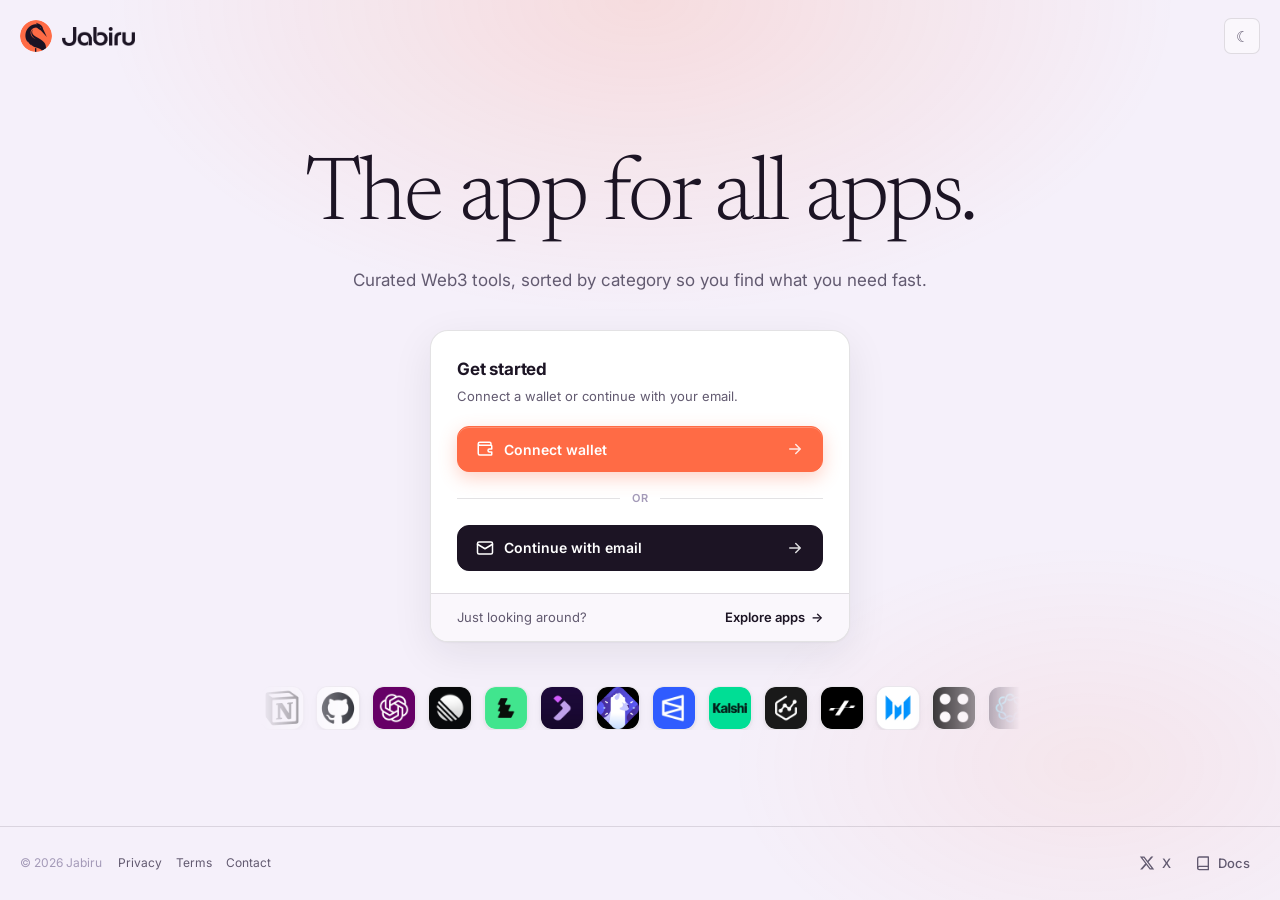
==== commit f7e65a9a: "Remove Connect wallet from the sign-up pop-ups Pop-ups now offer Google only, with a plain sign-in f" ====
--- a/index.html
+++ b/index.html
@@ -259,16 +259,14 @@
     <p class="join-sub">Create a free account in seconds. No passwords, no cost.</p>
     <ul class="join-perks">
       <li><span class="join-tick" aria-hidden="true">✓</span><div><b>New apps in your inbox</b><span>Be first to hear about new listings, news and offers.</span></div></li>
-      <li><span class="join-tick" aria-hidden="true">✓</span><div><b>One-tap sign in</b><span>Use Google or your wallet. Nothing to remember.</span></div></li>
+      <li><span class="join-tick" aria-hidden="true">✓</span><div><b>One-tap sign in</b><span>Sign in with Google in one tap. Nothing to remember.</span></div></li>
       <li><span class="join-tick" aria-hidden="true">✓</span><div><b>Always free</b><span>Every app on Jabiru stays free to browse.</span></div></li>
     </ul>
     <div class="join-google" id="join-google" hidden>
       <div class="lp-google-btn" id="google-btn-modal"></div>
       <label class="lp-consent"><input type="checkbox" id="google-consent-modal"> <span>Send me new apps, news and offers. Unsubscribe anytime.</span></label>
     </div>
-    <button type="button" class="lp-btn lp-btn-primary" id="join-wallet" onclick="closeJoin(); connectWallet();">
-      <span class="lp-btn-lead"><svg viewBox="0 0 24 24" fill="none" stroke="currentColor" stroke-width="2" stroke-linecap="round" stroke-linejoin="round" aria-hidden="true"><path d="M20 7V5a2 2 0 0 0-2-2H5a2 2 0 0 0 0 4h15a1 1 0 0 1 1 1v4h-3a2 2 0 0 0 0 4h3v3a1 1 0 0 1-1 1H5a2 2 0 0 1-2-2V5"/></svg>Connect wallet</span>
-    </button>
+    <button type="button" class="lp-btn lp-btn-primary" id="join-fallback" onclick="closeJoin(); $('email-btn').focus();" hidden>Sign up with email</button>
     <a class="join-skip" href="/app" id="join-skip">Explore anyway <span aria-hidden="true">→</span></a>
     <p class="lp-legal-note" style="text-align:center">By continuing, you agree to our <a href="/terms">Terms</a> and <a href="/privacy">Privacy Policy</a>.</p>
   </div>
@@ -553,6 +551,7 @@
   joinOpen = true;
   var hasGoogle = !!(window.google && google.accounts && googleClientId);
   $('join-google').hidden = !hasGoogle;
+  $('join-fallback').hidden = hasGoogle;
   $('join-modal').classList.add('open');
   if (hasGoogle) renderGoogleInto($('google-btn-modal'));
   document.querySelector('.join-modal').focus({ preventScroll: true });
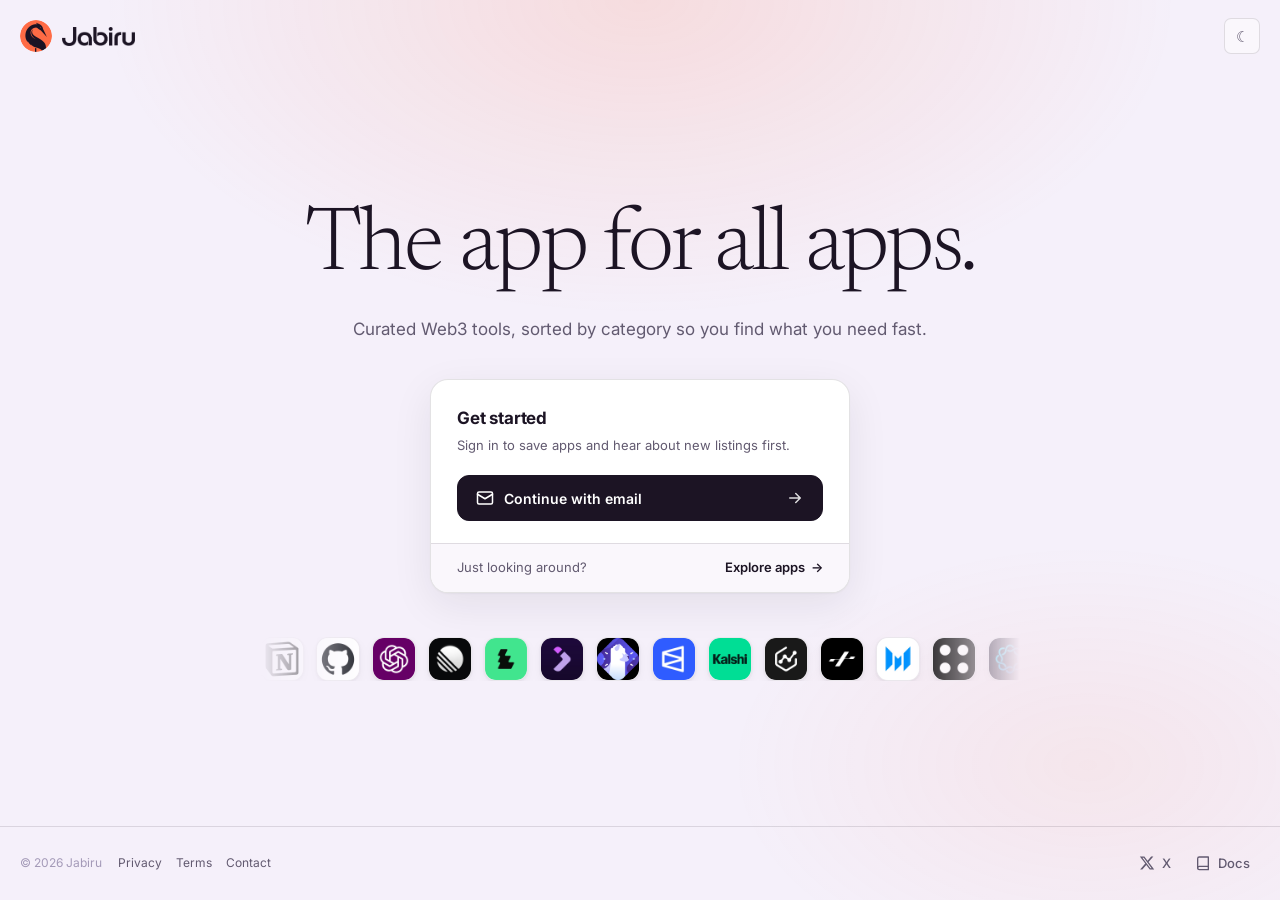
==== commit de2ddc4e: "Remove wallet sign-in; Google is the only way to sign in Drop Connect wallet, the wallet picker and " ====
--- a/index.html
+++ b/index.html
@@ -113,12 +113,6 @@
     display: block; margin: 12px auto 0; padding: 4px 8px; border-radius: var(--rs); }
   .lp-text-btn:hover { color: var(--red); }
 
-  /* Wallet picker */
-  .wallet-list { display: flex; flex-direction: column; gap: 8px; }
-  .wallet-opt { display: flex; align-items: center; gap: 12px; width: 100%; padding: 12px 14px; font: inherit; font-size: 14px;
-    font-weight: 600; color: var(--text); background: var(--surface2); border: 1.5px solid var(--border2); border-radius: var(--r); cursor: pointer; text-align: left; }
-  .wallet-opt:hover { border-color: var(--border3); background: var(--accentbg); }
-  .wallet-opt img { width: 28px; height: 28px; border-radius: 7px; }
 
   /* App icon strip */
   .lp-strip { width: 100%; max-width: 760px; margin-top: 44px; overflow: hidden;
@@ -178,16 +172,8 @@
       <div id="auth-out">
         <div class="lp-auth-head">
           <div class="lp-auth-title">Get started</div>
-          <div class="lp-auth-sub">Connect a wallet or continue with your email.</div>
+          <div class="lp-auth-sub">Sign in to save apps and hear about new listings first.</div>
         </div>
-        <button class="lp-btn lp-btn-primary" id="connect-btn" onclick="connectWallet()">
-          <span class="lp-btn-lead">
-            <svg viewBox="0 0 24 24" fill="none" stroke="currentColor" stroke-width="2" stroke-linecap="round" stroke-linejoin="round" aria-hidden="true"><path d="M20 7V5a2 2 0 0 0-2-2H5a2 2 0 0 0 0 4h15a1 1 0 0 1 1 1v4h-3a2 2 0 0 0 0 4h3v3a1 1 0 0 1-1 1H5a2 2 0 0 1-2-2V5"/></svg>
-            <span id="connect-label">Connect wallet</span>
-          </span>
-          <svg class="lp-arrow" viewBox="0 0 24 24" fill="none" stroke="currentColor" stroke-width="2" stroke-linecap="round" stroke-linejoin="round" aria-hidden="true"><path d="M5 12h14M13 6l6 6-6 6"/></svg>
-        </button>
-        <div class="lp-divider">or</div>
         <!-- Google sign-in (shown once GOOGLE_CLIENT_ID is set in Vercel) -->
         <div class="lp-google" id="google-wrap" hidden>
           <div class="lp-google-btn" id="google-btn" aria-label="Continue with Google"></div>
@@ -211,7 +197,7 @@
         </form>
       </div>
 
-      <!-- Signed in (wallet or email) -->
+      <!-- Signed in (Google or email) -->
       <div id="auth-in" hidden>
         <div class="lp-wallet">
           <div class="lp-wallet-avatar" id="wallet-avatar"></div>
@@ -272,15 +258,6 @@
   </div>
 </div>
 
-<!-- Wallet picker (shown when more than one wallet is installed) -->
-<div class="overlay" id="wallet-modal">
-  <div class="modal" style="max-width:380px">
-    <div class="modal-title">Choose a wallet</div>
-    <div class="wallet-list" id="wallet-list"></div>
-    <div class="modal-actions"><button type="button" class="btn-cancel" onclick="closePicker()">Cancel</button></div>
-  </div>
-</div>
-
 <script>
 var site = { brand: {}, landing: {}, catOrder: [], apps: [] };
 
@@ -348,19 +325,6 @@
   }).join('');
 }
 
-// ── Wallet connection ──
-// Wallets announce themselves through EIP-6963, so we can list each one when several are installed.
-var wallets = [];
-window.addEventListener('eip6963:announceProvider', function (e) {
-  var d = e.detail;
-  if (!d || !d.provider || !d.info) return;
-  if (!wallets.some(function (w) { return w.info.uuid === d.info.uuid; })) wallets.push(d);
-});
-window.dispatchEvent(new Event('eip6963:requestProvider'));
-
-function shortAddr(a) { return a.slice(0, 6) + '…' + a.slice(-4); }
-function safeIcon(src) { return /^data:image\/(svg\+xml|png|jpeg|webp|gif)[;,]/.test(src || '') ? src : ''; }
-
 function showSignedIn(label, signOutText) {
   $('auth-out').hidden = true;
   $('explore-wrap').hidden = true;
@@ -371,82 +335,12 @@
   $('wallet-sub').hidden = true;
 }
 
-function showConnected(addr, icon) {
-  showSignedIn('Connected', 'Disconnect');
-  $('wallet-addr').textContent = shortAddr(addr);
-  $('wallet-addr').title = addr;
-  var src = safeIcon(icon);
-  $('wallet-avatar').innerHTML = src ? '<img alt="" src="' + esc(src) + '"/>' : '<span style="font-size:18px">👛</span>';
-  note('');
-}
-
 function showDisconnected() {
   $('auth-out').hidden = false;
   $('explore-wrap').hidden = false;
   $('auth-in').hidden = true;
   $('email-fields').hidden = true;
   $('email-label').textContent = 'Continue with email';
-}
-
-function setBusy(busy) {
-  $('connect-btn').disabled = busy;
-  $('connect-label').textContent = busy ? 'Check your wallet…' : 'Connect wallet';
-}
-
-async function connectWith(provider, icon) {
-  closePicker();
-  setBusy(true);
-  note('');
-  try {
-    var accounts = await provider.request({ method: 'eth_requestAccounts' });
-    if (!accounts || !accounts[0]) throw new Error('No account was shared.');
-    store('ef-wallet', accounts[0]);
-    store('ef-wallet-icon', icon || null);
-    showConnected(accounts[0], icon);
-  } catch (err) {
-    var rejected = err && (err.code === 4001 || /reject|denied/i.test(err.message || ''));
-    note(rejected ? 'Connection cancelled.' : 'Could not connect: ' + esc((err && err.message) || 'unknown error'), !rejected);
-  } finally {
-    setBusy(false);
-  }
-}
-
-function connectWallet() {
-  if (wallets.length > 1) return openPicker();
-  if (wallets.length === 1) return connectWith(wallets[0].provider, wallets[0].info.icon);
-  if (window.ethereum) return connectWith(window.ethereum, '');
-  // No wallet in this browser. On phones, offer to reopen the page inside the MetaMask app.
-  var mobile = /Android|iPhone|iPad|iPod/i.test(navigator.userAgent);
-  var here = location.host + location.pathname;
-  note(mobile
-    ? 'No wallet found. <a href="https://metamask.app.link/dapp/' + esc(here) + '">Open in MetaMask</a> or use your wallet app\'s browser.'
-    : 'No wallet found. Install one like <a href="https://metamask.io/download/" target="_blank" rel="noopener">MetaMask</a> or <a href="https://rabby.io" target="_blank" rel="noopener">Rabby</a>, then refresh.', true);
-}
-
-function openPicker() {
-  $('wallet-list').innerHTML = wallets.map(function (w, i) {
-    var src = safeIcon(w.info.icon);
-    return '<button class="wallet-opt" data-i="' + i + '">' + (src ? '<img alt="" src="' + esc(src) + '"/>' : '<span>👛</span>') +
-      '<span>' + esc(w.info.name || 'Wallet') + '</span></button>';
-  }).join('');
-  $('wallet-modal').classList.add('open');
-}
-function closePicker() { $('wallet-modal').classList.remove('open'); }
-$('wallet-list').addEventListener('click', function (e) {
-  var b = e.target.closest('[data-i]');
-  if (b) { var w = wallets[+b.getAttribute('data-i')]; connectWith(w.provider, w.info.icon); }
-});
-$('wallet-modal').addEventListener('click', function (e) { if (e.target === this) closePicker(); });
-document.addEventListener('keydown', function (e) { if (e.key === 'Escape') closePicker(); });
-
-async function disconnectWallet() {
-  store('ef-wallet', null);
-  store('ef-wallet-icon', null);
-  showDisconnected();
-  note('Wallet disconnected.');
-  // Ask the wallet to forget this site too, where supported. Ignore failures.
-  var p = (wallets[0] && wallets[0].provider) || window.ethereum;
-  if (p) { try { await p.request({ method: 'wallet_revokePermissions', params: [{ eth_accounts: {} }] }); } catch (e) {} }
 }
 
 // ── Email signup ──
@@ -574,7 +468,6 @@
 
 function setupGoogle(clientId) {
   googleClientId = clientId;
-  document.querySelector('.lp-auth-sub').textContent = 'Connect a wallet or continue with Google.';
   $('google-wrap').hidden = false;
   $('email-form').hidden = true;
   var tag = document.createElement('script');
@@ -602,28 +495,25 @@
     note('Signed out.');
     return;
   }
-  if (load('ef-email')) {
-    store('ef-email', null);
-    showDisconnected();
-    note('Signed out.');
-  } else {
-    disconnectWallet();
-  }
+  store('ef-email', null);
+  showDisconnected();
+  note('Signed out.');
 }
 
 // Restore a previous sign-in on return visits.
 (function () {
-  var saved = load('ef-wallet');
+  // Wallet sign-in was retired: forget any old wallet connection.
+  store('ef-wallet', null);
+  store('ef-wallet-icon', null);
   var email = load('ef-email');
-  if (saved && /^0x[0-9a-fA-F]{40}$/.test(saved)) showConnected(saved, load('ef-wallet-icon'));
-  else if (email) showEmail(email);
+  if (email) showEmail(email);
   // Ask the server whether Google sign-in is set up and whether this visitor is signed in.
   fetch('/api/account', { credentials: 'same-origin', cache: 'no-store' })
     .then(function (r) { return r.ok ? r.json() : null; })
     .then(function (info) {
       if (!info) return;
       if (info.clientId) setupGoogle(info.clientId);
-      if (info.user && !(saved && /^0x[0-9a-fA-F]{40}$/.test(saved))) showGoogle(info.user);
+      if (info.user) showGoogle(info.user);
     })
     .catch(function () { /* Keep the email form. */ });
 })();
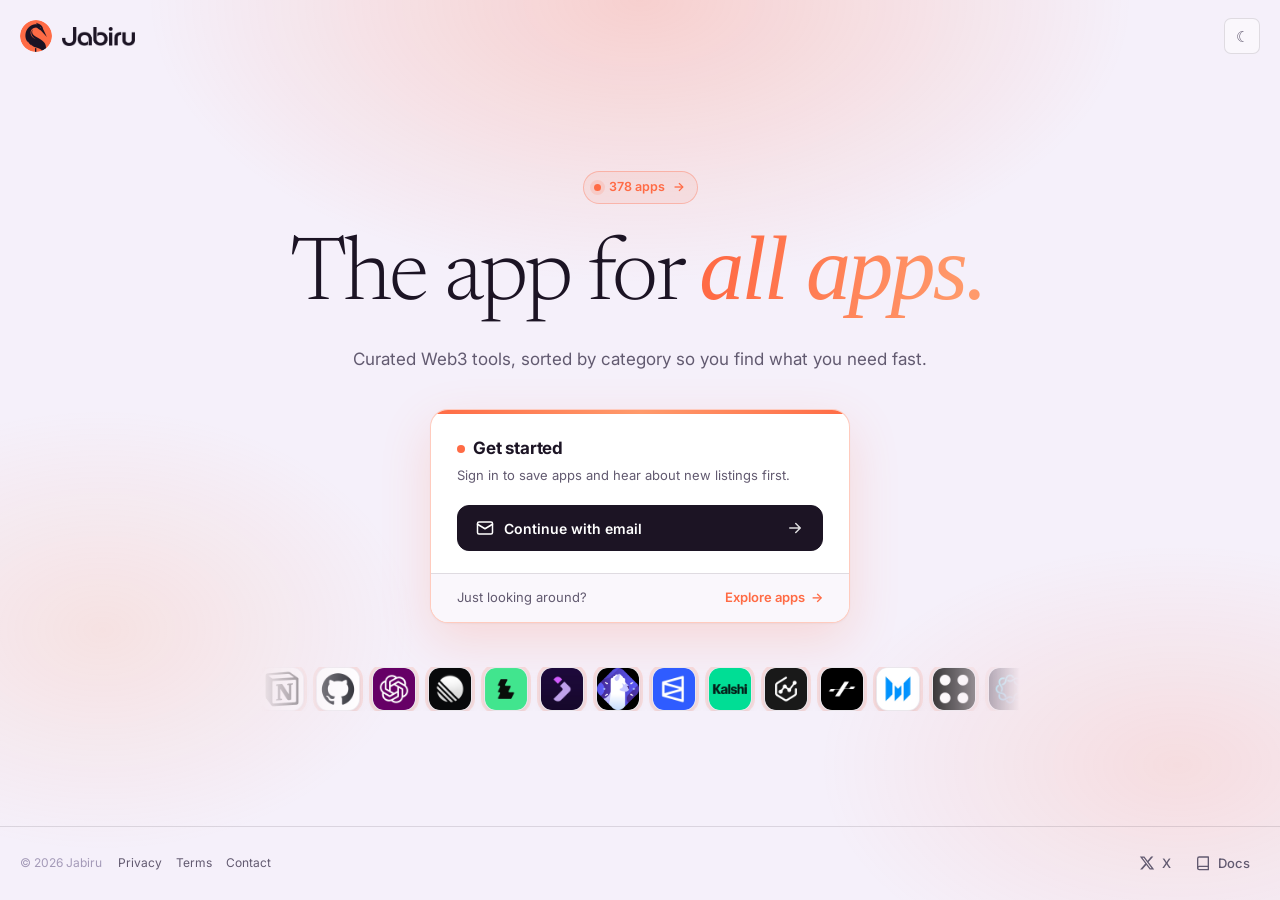
==== commit 24e3bdb7: "Orange home page; restore plain app header Home page: warmer orange glow, orange italic highlight on" ====
--- a/index.html
+++ b/index.html
@@ -38,8 +38,9 @@
   body::before {
     content: ""; position: fixed; inset: 0; z-index: -1; pointer-events: none;
     background:
-      radial-gradient(60% 50% at 50% 0%, var(--accentbg2), transparent 70%),
-      radial-gradient(40% 35% at 85% 85%, var(--accentbg), transparent 70%);
+      radial-gradient(55% 45% at 50% 0%, rgba(255,107,69,0.24), transparent 70%),
+      radial-gradient(35% 35% at 8% 70%, rgba(255,154,107,0.16), transparent 70%),
+      radial-gradient(40% 35% at 92% 85%, rgba(255,107,69,0.14), transparent 70%);
   }
 
   /* Header */
@@ -93,6 +94,21 @@
 
   .lp-auth-foot { display: flex; align-items: center; justify-content: space-between; gap: 12px; padding: 14px 26px;
     background: var(--surface2); border-top: 1px solid var(--border2); font-size: 13px; color: var(--text2); }
+  .lp-hl { font-style: italic; background: linear-gradient(100deg, #FF6B45 10%, #FF9A6B 90%); -webkit-background-clip: text; background-clip: text; color: transparent; padding-right: .06em; }
+  .lp-pill { display: inline-flex; align-items: center; gap: 8px; margin-bottom: 18px; padding: 6px 12px 6px 10px; border-radius: 999px;
+    font-size: 12.5px; font-weight: 600; color: var(--accent); text-decoration: none; background: var(--accentbg);
+    border: 1px solid var(--border3); transition: background .15s; }
+  .lp-pill:hover { background: var(--accentbg2); }
+  .lp-pill-dot { width: 7px; height: 7px; border-radius: 50%; background: var(--accent); box-shadow: 0 0 0 4px var(--accentbg2); animation: lp-pulse 2s ease-in-out infinite; }
+  @keyframes lp-pulse { 50% { box-shadow: 0 0 0 7px rgba(255,107,69,0); } }
+  @media (prefers-reduced-motion: reduce) { .lp-pill-dot { animation: none; } }
+  .lp-auth { position: relative; border-color: var(--border3) !important;
+    box-shadow: 0 1px 2px rgba(28,20,36,0.04), 0 18px 50px rgba(255,107,69,0.18) !important; }
+  .lp-auth::before { content: ""; position: absolute; left: 0; right: 0; top: 0; height: 4px; z-index: 1;
+    background: linear-gradient(90deg, #FF6B45, #FF9A6B, #FF6B45); }
+  .lp-auth-title { display: flex; align-items: center; gap: 8px; }
+  .lp-auth-title::before { content: ""; width: 8px; height: 8px; border-radius: 50%; background: var(--accent); }
+  .lp-auth-foot .lp-explore { color: var(--accent); }
   .lp-explore { display: inline-flex; align-items: center; gap: 6px; color: var(--text); font-weight: 600; text-decoration: none; white-space: nowrap; }
   .lp-explore:hover { color: var(--accent); }
   .lp-explore span { transition: transform .15s; }
@@ -120,7 +136,7 @@
     -webkit-mask-image: linear-gradient(90deg, transparent, #000 15%, #000 85%, transparent); }
   .lp-strip-track { display: flex; gap: 12px; width: max-content; animation: lp-scroll 60s linear infinite; }
   .lp-strip:hover .lp-strip-track { animation-play-state: paused; }
-  .lp-strip .card-icon { width: 44px; height: 44px; border-radius: 12px; box-shadow: var(--card-shadow); flex-shrink: 0; }
+  .lp-strip .card-icon { width: 44px; height: 44px; border-radius: 12px; box-shadow: 0 0 0 3px var(--accentbg2), var(--card-shadow); flex-shrink: 0; }
   @keyframes lp-scroll { to { transform: translateX(-50%); } }
   @media (prefers-reduced-motion: reduce) { .lp-strip-track { animation: none; } }
 
@@ -163,7 +179,8 @@
 </header>
 
 <main class="lp-main">
-  <h1 class="lp-title" id="tagline">The app for all apps.</h1>
+  <a class="lp-pill" id="lp-pill" href="/app#new" hidden><span class="lp-pill-dot" aria-hidden="true"></span><span id="lp-pill-text"></span><span aria-hidden="true">→</span></a>
+  <h1 class="lp-title" id="tagline">The app for <span class="lp-hl">all apps.</span></h1>
   <p class="lp-intro" id="intro">Curated Web3 tools, sorted by category so you find what you need fast.</p>
 
   <div class="lp-auth">
@@ -287,6 +304,13 @@
 };
 var LINK_LABELS = { x: 'X', docs: 'Docs', telegram: 'Telegram', discord: 'Discord' };
 
+// Headline: the last two words get the orange highlight.
+function setTagline(text) {
+  var words = String(text).trim().split(/\s+/);
+  var tail = words.splice(Math.max(1, words.length - 2)).join(' ');
+  $('tagline').innerHTML = (words.length ? esc(words.join(' ')) + ' ' : '') + '<span class="lp-hl">' + esc(tail) + '</span>';
+}
+
 function applySite() {
   var b = site.brand || {};
   var L = site.landing || {};
@@ -301,10 +325,16 @@
   // Show the drawn wordmark while the site is called Jabiru; otherwise show the name as text.
   document.querySelector('.nav-brand').classList.toggle('use-wordmark', name.trim().toLowerCase() === 'jabiru');
 
-  if (L.tagline) $('tagline').textContent = L.tagline;
+  if (L.tagline) setTagline(L.tagline);
   if (L.intro) $('intro').textContent = L.intro;
 
   var apps = site.apps || [];
+  var weekAgo = Date.now() - 7 * 864e5;
+  var fresh = apps.filter(function (a) { return a.added && new Date(a.added + 'T00:00:00Z').getTime() >= weekAgo; }).length;
+  if (apps.length) {
+    $('lp-pill-text').textContent = apps.length + ' apps' + (fresh ? ' · ' + fresh + ' new this week' : '');
+    $('lp-pill').hidden = false;
+  }
 
   // Scrolling strip of app logos (list is doubled so the loop is seamless).
   var withImg = apps.filter(function (a) { return /^icons\//.test(a.icon || ''); }).slice(0, 18);
--- a/styles.css
+++ b/styles.css
@@ -1097,3 +1097,29 @@
 :root[data-theme="dark"] .lp-consent input { color-scheme: dark; }
 .join-error { font-size: 12.5px; color: var(--red); text-align: center; margin: 10px 0 0; }
 .empty-action { width: auto; display: inline-flex; margin-top: 16px; padding: 0 22px; }
+
+/* ── Orange accents ── */
+/* Thin brand line across the top of the app */
+.topnav{box-shadow:inset 0 2px 0 var(--accent);}
+
+/* App cards: warm tint, orange on hover */
+.card{background:linear-gradient(180deg,var(--accentbg) 0%,rgba(255,107,69,0) 55%),var(--surface);overflow:hidden;}
+.card::before{content:"";position:absolute;left:0;right:0;top:0;height:3px;background:linear-gradient(90deg,#FF6B45,#FF9A6B);
+  transform:scaleX(0);transform-origin:left;transition:transform .25s ease;}
+.card:hover::before,.card:focus-visible::before{transform:scaleX(1);}
+.card:hover{border-color:var(--accent);box-shadow:0 10px 26px rgba(255,107,69,.18),0 2px 6px rgba(28,20,36,.06);}
+.card:hover .card-title{color:var(--accent);}
+.card-title{transition:color .15s;}
+.card-icon{box-shadow:0 0 0 3px var(--accentbg);}
+
+/* Section headings get an orange marker */
+.cat-section-hdr-name{display:inline-flex;align-items:center;gap:8px;}
+.cat-section-hdr-name::before{content:"";width:4px;height:14px;border-radius:2px;background:var(--accent);}
+
+/* Folders: orange edge and name on hover */
+.folder:hover .folder-name,.folder:focus-visible .folder-name{color:var(--accent);}
+.folder:hover .folder-front,.folder:focus-visible .folder-front{border-color:var(--accent);}
+
+/* Search: orange focus ring */
+#search:focus{box-shadow:0 0 0 4px var(--accentbg2);}
+.nav-search-wrap:focus-within{border-color:var(--accent);}
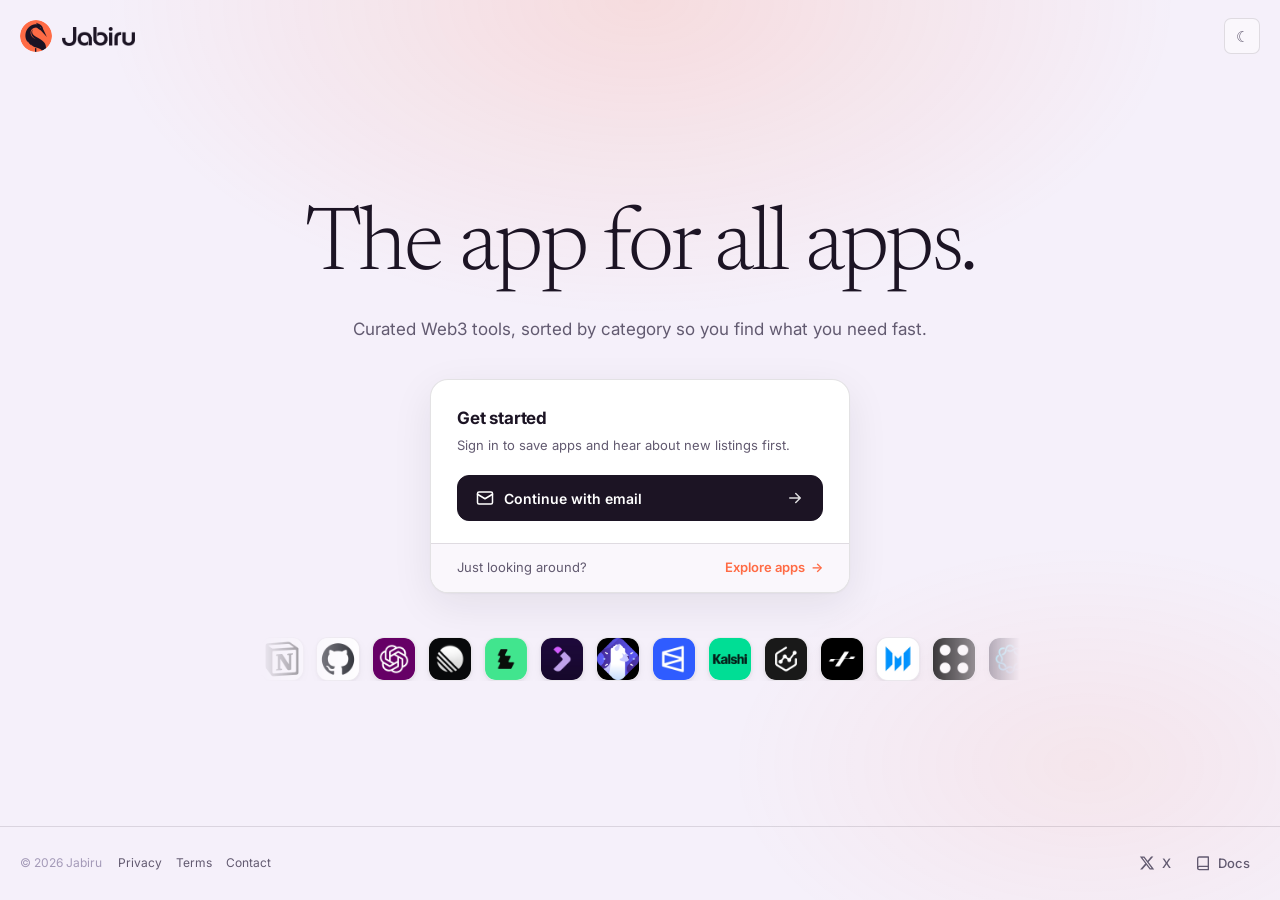
==== commit 2c6f4963: "Revert home page orange styling, keep orange Explore apps link Co-Authored-By: Claude Opus 5.5 <nore" ====
--- a/index.html
+++ b/index.html
@@ -38,9 +38,8 @@
   body::before {
     content: ""; position: fixed; inset: 0; z-index: -1; pointer-events: none;
     background:
-      radial-gradient(55% 45% at 50% 0%, rgba(255,107,69,0.24), transparent 70%),
-      radial-gradient(35% 35% at 8% 70%, rgba(255,154,107,0.16), transparent 70%),
-      radial-gradient(40% 35% at 92% 85%, rgba(255,107,69,0.14), transparent 70%);
+      radial-gradient(60% 50% at 50% 0%, var(--accentbg2), transparent 70%),
+      radial-gradient(40% 35% at 85% 85%, var(--accentbg), transparent 70%);
   }
 
   /* Header */
@@ -94,23 +93,9 @@
 
   .lp-auth-foot { display: flex; align-items: center; justify-content: space-between; gap: 12px; padding: 14px 26px;
     background: var(--surface2); border-top: 1px solid var(--border2); font-size: 13px; color: var(--text2); }
-  .lp-hl { font-style: italic; background: linear-gradient(100deg, #FF6B45 10%, #FF9A6B 90%); -webkit-background-clip: text; background-clip: text; color: transparent; padding-right: .06em; }
-  .lp-pill { display: inline-flex; align-items: center; gap: 8px; margin-bottom: 18px; padding: 6px 12px 6px 10px; border-radius: 999px;
-    font-size: 12.5px; font-weight: 600; color: var(--accent); text-decoration: none; background: var(--accentbg);
-    border: 1px solid var(--border3); transition: background .15s; }
-  .lp-pill:hover { background: var(--accentbg2); }
-  .lp-pill-dot { width: 7px; height: 7px; border-radius: 50%; background: var(--accent); box-shadow: 0 0 0 4px var(--accentbg2); animation: lp-pulse 2s ease-in-out infinite; }
-  @keyframes lp-pulse { 50% { box-shadow: 0 0 0 7px rgba(255,107,69,0); } }
-  @media (prefers-reduced-motion: reduce) { .lp-pill-dot { animation: none; } }
-  .lp-auth { position: relative; border-color: var(--border3) !important;
-    box-shadow: 0 1px 2px rgba(28,20,36,0.04), 0 18px 50px rgba(255,107,69,0.18) !important; }
-  .lp-auth::before { content: ""; position: absolute; left: 0; right: 0; top: 0; height: 4px; z-index: 1;
-    background: linear-gradient(90deg, #FF6B45, #FF9A6B, #FF6B45); }
-  .lp-auth-title { display: flex; align-items: center; gap: 8px; }
-  .lp-auth-title::before { content: ""; width: 8px; height: 8px; border-radius: 50%; background: var(--accent); }
-  .lp-auth-foot .lp-explore { color: var(--accent); }
   .lp-explore { display: inline-flex; align-items: center; gap: 6px; color: var(--text); font-weight: 600; text-decoration: none; white-space: nowrap; }
   .lp-explore:hover { color: var(--accent); }
+  .lp-auth-foot .lp-explore { color: var(--accent); }
   .lp-explore span { transition: transform .15s; }
   .lp-explore:hover span { transform: translateX(3px); }
   @media (max-width: 420px) {
@@ -136,7 +121,7 @@
     -webkit-mask-image: linear-gradient(90deg, transparent, #000 15%, #000 85%, transparent); }
   .lp-strip-track { display: flex; gap: 12px; width: max-content; animation: lp-scroll 60s linear infinite; }
   .lp-strip:hover .lp-strip-track { animation-play-state: paused; }
-  .lp-strip .card-icon { width: 44px; height: 44px; border-radius: 12px; box-shadow: 0 0 0 3px var(--accentbg2), var(--card-shadow); flex-shrink: 0; }
+  .lp-strip .card-icon { width: 44px; height: 44px; border-radius: 12px; box-shadow: var(--card-shadow); flex-shrink: 0; }
   @keyframes lp-scroll { to { transform: translateX(-50%); } }
   @media (prefers-reduced-motion: reduce) { .lp-strip-track { animation: none; } }
 
@@ -179,8 +164,7 @@
 </header>
 
 <main class="lp-main">
-  <a class="lp-pill" id="lp-pill" href="/app#new" hidden><span class="lp-pill-dot" aria-hidden="true"></span><span id="lp-pill-text"></span><span aria-hidden="true">→</span></a>
-  <h1 class="lp-title" id="tagline">The app for <span class="lp-hl">all apps.</span></h1>
+  <h1 class="lp-title" id="tagline">The app for all apps.</h1>
   <p class="lp-intro" id="intro">Curated Web3 tools, sorted by category so you find what you need fast.</p>
 
   <div class="lp-auth">
@@ -304,13 +288,6 @@
 };
 var LINK_LABELS = { x: 'X', docs: 'Docs', telegram: 'Telegram', discord: 'Discord' };
 
-// Headline: the last two words get the orange highlight.
-function setTagline(text) {
-  var words = String(text).trim().split(/\s+/);
-  var tail = words.splice(Math.max(1, words.length - 2)).join(' ');
-  $('tagline').innerHTML = (words.length ? esc(words.join(' ')) + ' ' : '') + '<span class="lp-hl">' + esc(tail) + '</span>';
-}
-
 function applySite() {
   var b = site.brand || {};
   var L = site.landing || {};
@@ -325,16 +302,10 @@
   // Show the drawn wordmark while the site is called Jabiru; otherwise show the name as text.
   document.querySelector('.nav-brand').classList.toggle('use-wordmark', name.trim().toLowerCase() === 'jabiru');
 
-  if (L.tagline) setTagline(L.tagline);
+  if (L.tagline) $('tagline').textContent = L.tagline;
   if (L.intro) $('intro').textContent = L.intro;
 
   var apps = site.apps || [];
-  var weekAgo = Date.now() - 7 * 864e5;
-  var fresh = apps.filter(function (a) { return a.added && new Date(a.added + 'T00:00:00Z').getTime() >= weekAgo; }).length;
-  if (apps.length) {
-    $('lp-pill-text').textContent = apps.length + ' apps' + (fresh ? ' · ' + fresh + ' new this week' : '');
-    $('lp-pill').hidden = false;
-  }
 
   // Scrolling strip of app logos (list is doubled so the loop is seamless).
   var withImg = apps.filter(function (a) { return /^icons\//.test(a.icon || ''); }).slice(0, 18);
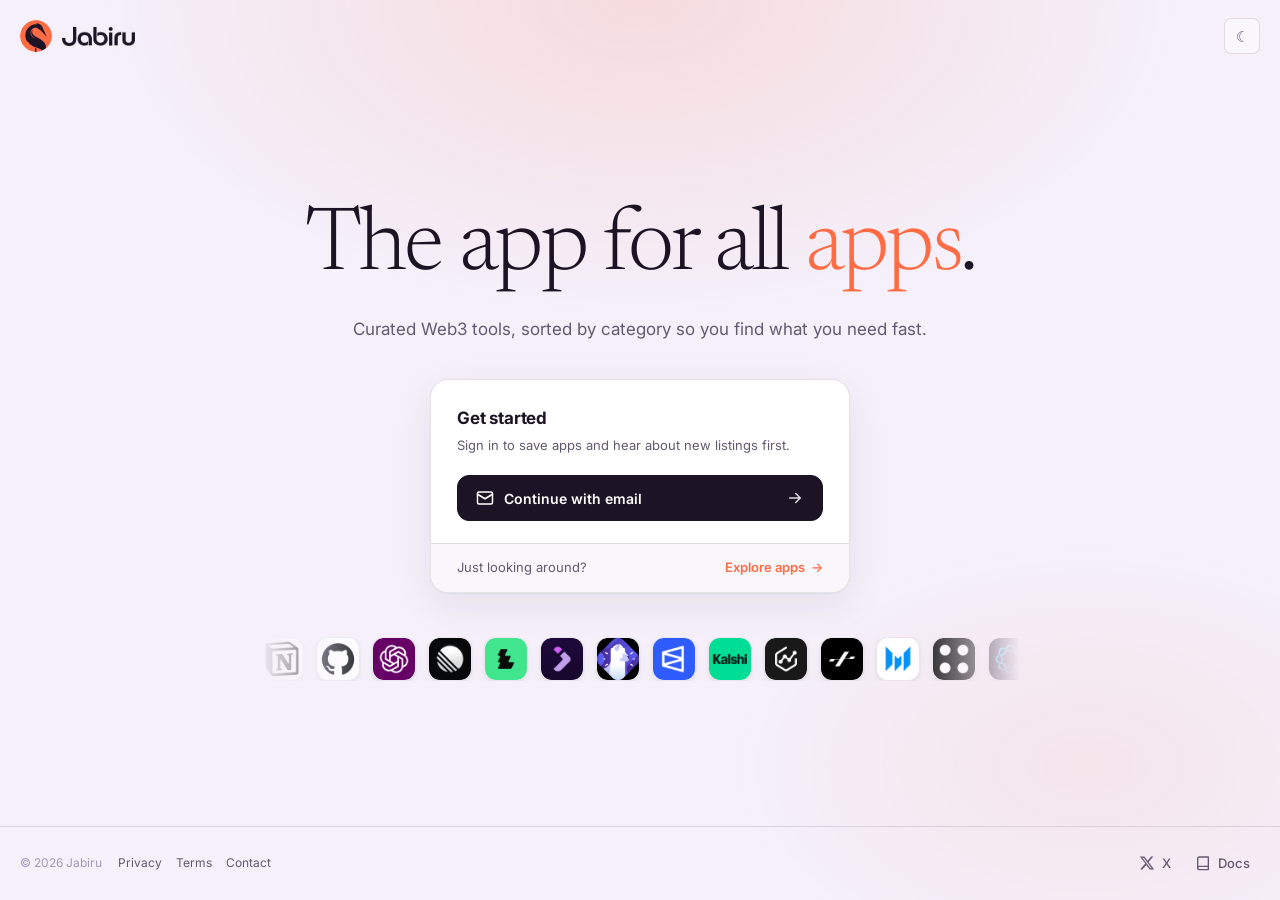
==== commit 9ee62461: "Colour 'apps' orange in the home page headline Co-Authored-By: Claude Opus 5.5 <noreply@anthropic.co" ====
--- a/index.html
+++ b/index.html
@@ -96,6 +96,7 @@
   .lp-explore { display: inline-flex; align-items: center; gap: 6px; color: var(--text); font-weight: 600; text-decoration: none; white-space: nowrap; }
   .lp-explore:hover { color: var(--accent); }
   .lp-auth-foot .lp-explore { color: var(--accent); }
+  .lp-hl { color: var(--accent); }
   .lp-explore span { transition: transform .15s; }
   .lp-explore:hover span { transform: translateX(3px); }
   @media (max-width: 420px) {
@@ -164,7 +165,7 @@
 </header>
 
 <main class="lp-main">
-  <h1 class="lp-title" id="tagline">The app for all apps.</h1>
+  <h1 class="lp-title" id="tagline">The app for all <span class="lp-hl">apps</span>.</h1>
   <p class="lp-intro" id="intro">Curated Web3 tools, sorted by category so you find what you need fast.</p>
 
   <div class="lp-auth">
@@ -302,7 +303,11 @@
   // Show the drawn wordmark while the site is called Jabiru; otherwise show the name as text.
   document.querySelector('.nav-brand').classList.toggle('use-wordmark', name.trim().toLowerCase() === 'jabiru');
 
-  if (L.tagline) $('tagline').textContent = L.tagline;
+  if (L.tagline) {
+    // Colour the word "apps" orange (falls back to plain text if it's not in the headline).
+    var safe = esc(L.tagline);
+    $('tagline').innerHTML = /\bapps\b/i.test(L.tagline) ? safe.replace(/\b(apps)\b(?![\s\S]*\bapps\b)/i, '<span class="lp-hl">$1</span>') : safe;
+  }
   if (L.intro) $('intro').textContent = L.intro;
 
   var apps = site.apps || [];
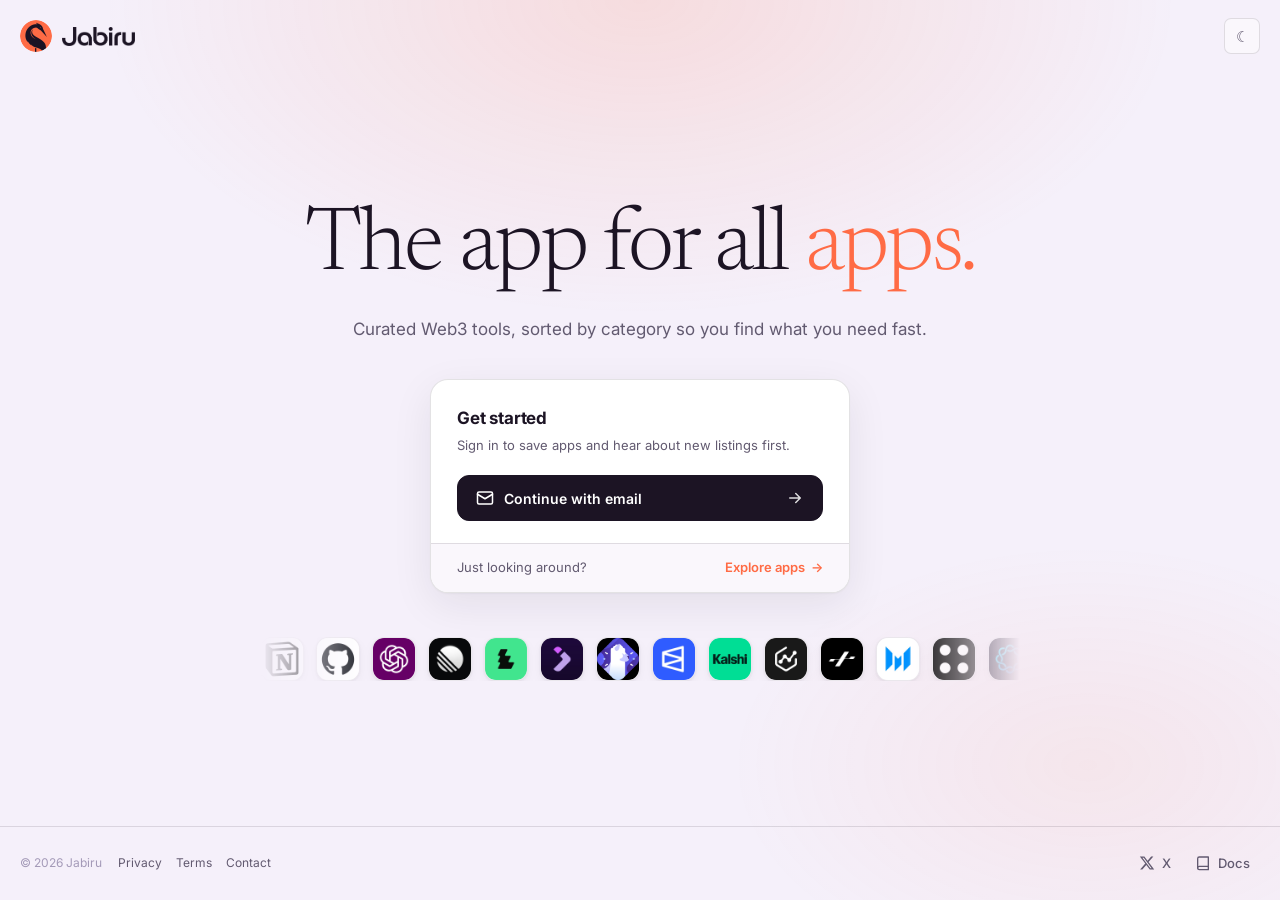
==== commit 6e0b377d: "Colour the headline full stop orange too Co-Authored-By: Claude Opus 5.5 <noreply@anthropic.com>" ====
--- a/index.html
+++ b/index.html
@@ -165,7 +165,7 @@
 </header>
 
 <main class="lp-main">
-  <h1 class="lp-title" id="tagline">The app for all <span class="lp-hl">apps</span>.</h1>
+  <h1 class="lp-title" id="tagline">The app for all <span class="lp-hl">apps.</span></h1>
   <p class="lp-intro" id="intro">Curated Web3 tools, sorted by category so you find what you need fast.</p>
 
   <div class="lp-auth">
@@ -306,7 +306,7 @@
   if (L.tagline) {
     // Colour the word "apps" orange (falls back to plain text if it's not in the headline).
     var safe = esc(L.tagline);
-    $('tagline').innerHTML = /\bapps\b/i.test(L.tagline) ? safe.replace(/\b(apps)\b(?![\s\S]*\bapps\b)/i, '<span class="lp-hl">$1</span>') : safe;
+    $('tagline').innerHTML = /\bapps\b/i.test(L.tagline) ? safe.replace(/\b(apps[.!?]?)(?![\s\S]*\bapps\b)/i, '<span class="lp-hl">$1</span>') : safe;
   }
   if (L.intro) $('intro').textContent = L.intro;
 
